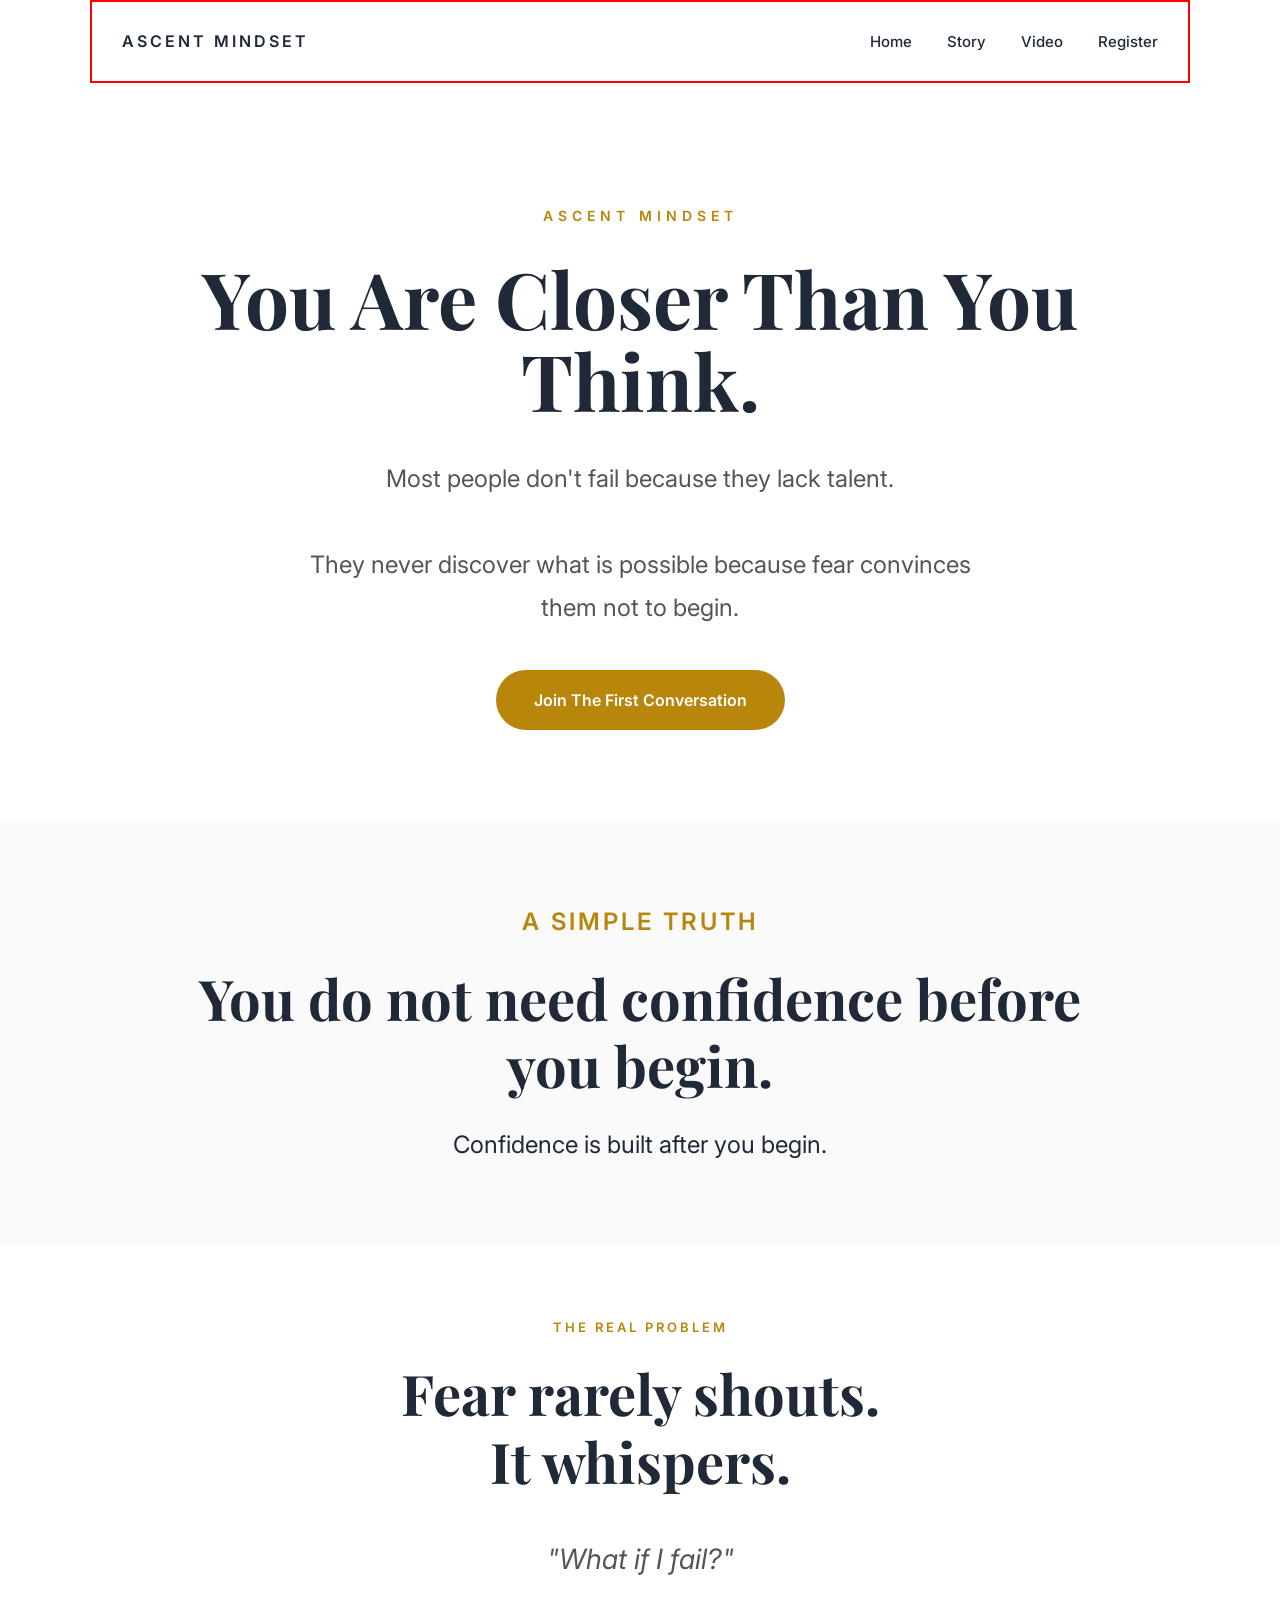
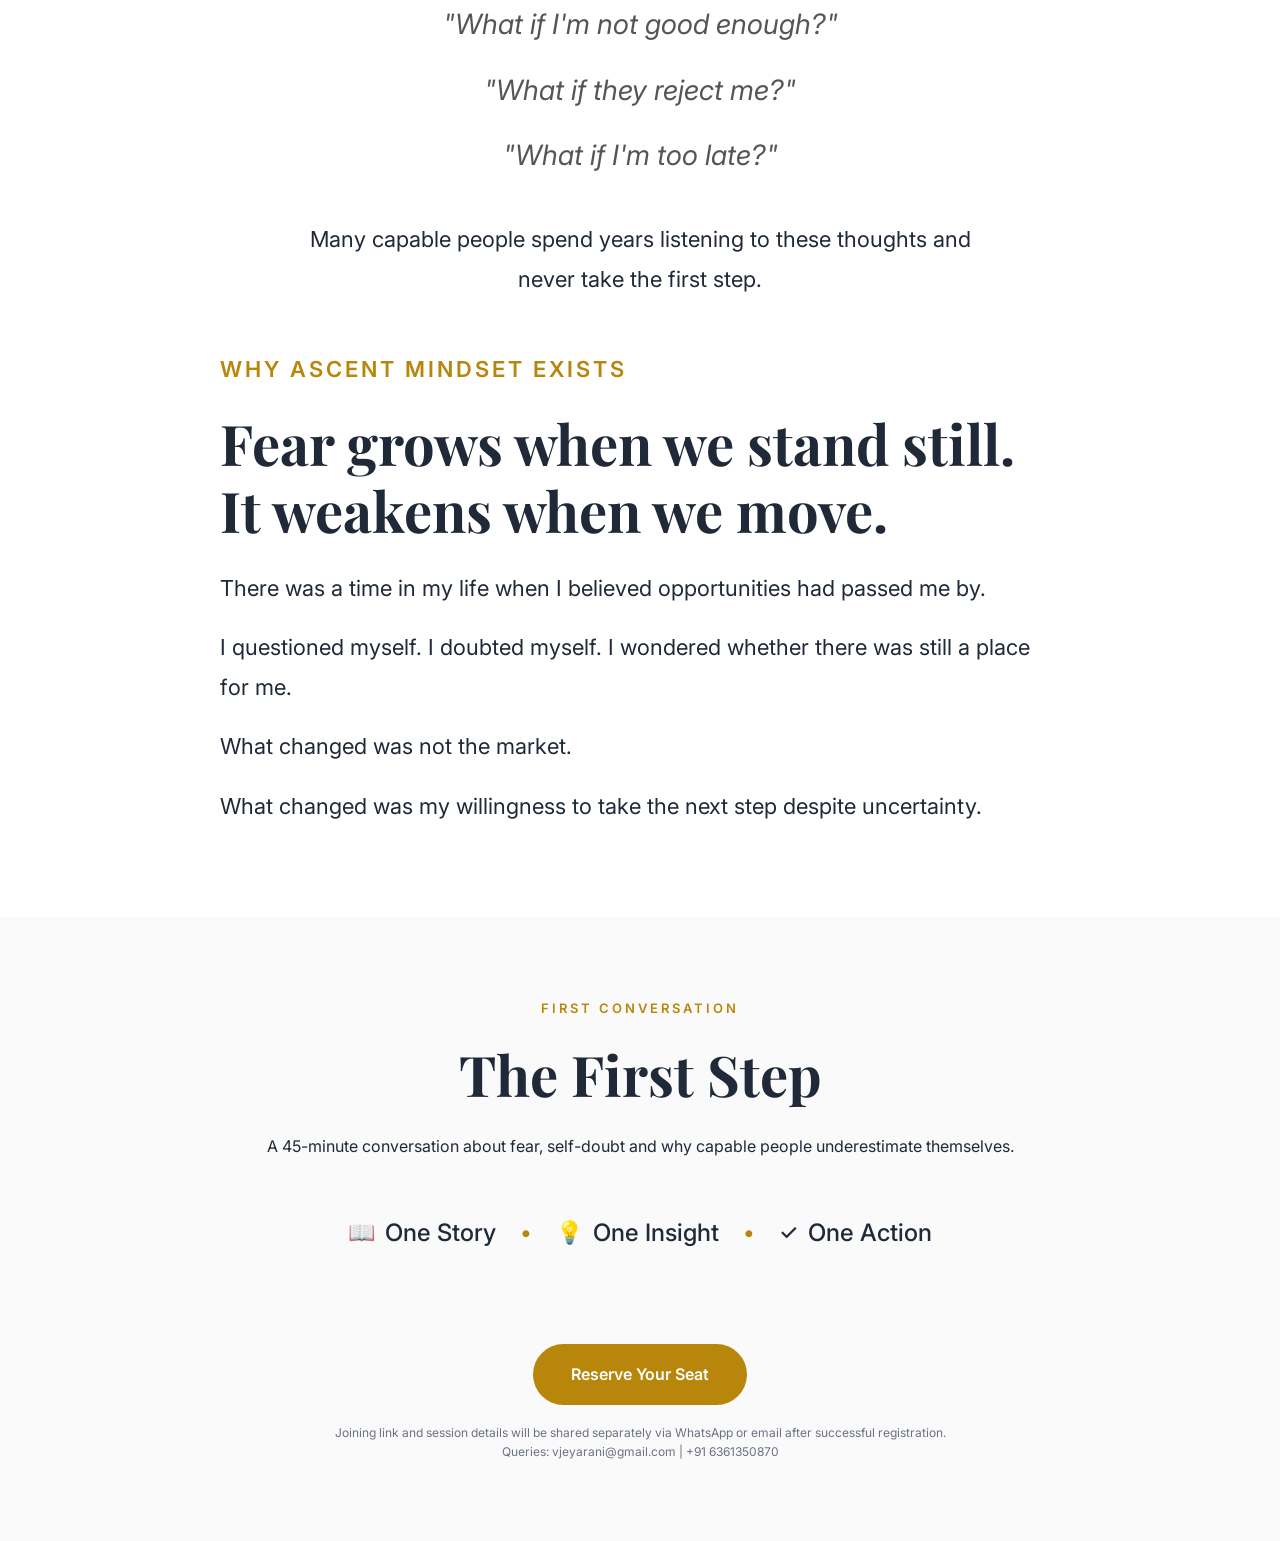
==== index.html @ 1d14ff67 "Added navigation menu" ====
<!DOCTYPE html>
<html lang="en">
<head>
    <meta charset="UTF-8">
    <meta name="viewport" content="width=device-width, initial-scale=1.0">
    <title>Ascent Mindset</title>
    <link rel="stylesheet" href="style.css">
</head>
<body>
<header class="navbar">
    <div class="logo">
        ASCENT MINDSET
    </div>

    <nav>
        <a href="index.html">Home</a>
        <a href="#story">Story</a>
        <a href="#video">Video</a>
        <a href="#register">Register</a>
    </nav>

</header>
    <section id="home" class="hero">

        <div class="container">

            <p class="brand">ASCENT MINDSET</p>

            <h1>
                You Are Closer Than You Think.
            </h1>

            <p class="subheading">
                Most people don't fail because they lack talent.
                <br><br>
                They never discover what is possible because fear
                convinces them not to begin.
            </p>

            <a href="https://rzp.io/rzp/ru9nzup" class="btn">
                Join The First Conversation
            </a>

        </div>

    </section>

    <section class="belief">

        <div class="container">

            <p class="label">A SIMPLE TRUTH</p>

            <h2>
                You do not need confidence
                before you begin.
            </h2>

            <p>
                Confidence is built after you begin.
            </p>

        </div>

    </section>

    <section class="problem">

        <div class="container">

            <p class="label">THE REAL PROBLEM</p>

            <h2>
                Fear rarely shouts.
                <br>
                It whispers.
            </h2>

            <div class="fear-list">

                <p>"What if I fail?"</p>

                <p>"What if I'm not good enough?"</p>

                <p>"What if they reject me?"</p>

                <p>"What if I'm too late?"</p>

            </div>

            <p class="closing">
                Many capable people spend years listening to these
                thoughts and never take the first step.
            </p>

        </div>

    </section>

    <section id="story" class="story">

        <div class="container">

            <p class="label">WHY ASCENT MINDSET EXISTS</p>

            <h2>
                Fear grows when we stand still.
                <br>
                It weakens when we move.
            </h2>

            <p>
                There was a time in my life when I believed opportunities
                had passed me by.
            </p>

            <p>
                I questioned myself.
                I doubted myself.
                I wondered whether there was still a place for me.
            </p>

            <p>
                What changed was not the market.
            </p>

            <p>
                What changed was my willingness to take the next step
                despite uncertainty.
            </p>

        </div>

    </section>

    <section id="register" class="conversation">

        <div class="container">

            <p class="label">FIRST CONVERSATION</p>

            <h2>The First Step</h2>

            <p>
                A 45-minute conversation about fear,
                self-doubt and why capable people
                underestimate themselves.
            </p>

    <div class="conversation-pillars">

    <div class="pillar">
        <span class="icon">📖</span>
        <span>One Story</span>
    </div>

    <div class="separator">•</div>

    <div class="pillar">
        <span class="icon">💡</span>
        <span>One Insight</span>
    </div>

    <div class="separator">•</div>

    <div class="pillar">
        <span class="icon">✓</span>
        <span>One Action</span>
    </div>

</div>
            <a href="https://rzp.io/rzp/ru9nzup" class="btn">
                Reserve Your Seat
            </a>
<p class="registration-note">
    Joining link and session details will be shared separately via WhatsApp or email after successful registration.
    <br>
    Queries: vjeyarani@gmail.com | +91 6361350870
</p>
        </div>

    </section>

</body>
</html>
---- style.css ----
@import url('https://fonts.googleapis.com/css2?family=Inter:wght@300;400;500;600&family=Playfair+Display:wght@600;700&display=swap');

/* RESET */

*{
    margin:0;
    padding:0;
    box-sizing:border-box;
}

body{
    font-family:'Inter',sans-serif;
    background:#ffffff;
    color:#1f2937;
    line-height:1.8;
}

.container{
    max-width:1000px;
    margin:auto;
    padding:0 30px;
}

/* HERO */

.hero{
    text-align:center;
    padding:120px 20px 90px;
}

.brand{
    font-size:14px;
    letter-spacing:5px;
    color:#b8860b;
    font-weight:600;
    margin-bottom:30px;
}

.hero h1{
    font-size:78px;
    line-height:1.05;
    font-family:'Playfair Display',serif;
    margin-bottom:35px;
}

.subheading{
    max-width:700px;
    margin:auto;
    font-size:24px;
    color:#555;
}

.btn{
    display:inline-block;
    margin-top:40px;
    padding:16px 38px;
    background:#b8860b;
    color:white;
    text-decoration:none;
    border-radius:50px;
    font-weight:600;
    transition:0.3s;
}

.btn:hover{
    transform:translateY(-2px);
}

/* COMMON */

.label{
    color:#b8860b;
    letter-spacing:3px;
    font-size:13px;
    font-weight:600;
    margin-bottom:20px;
}

h2{
    font-family:'Playfair Display',serif;
    font-size:56px;
    line-height:1.2;
    margin-bottom:25px;
}

/* SIMPLE TRUTH */

.belief{
    background:#fafafa;
    text-align:center;
    padding:80px 0;
}

.belief p{
    font-size:24px;
}

/* PROBLEM */

.problem{
    text-align:center;
    padding:70px 0 20px;
}

.fear-list{
    margin:40px 0;
}

.fear-list p{
    font-size:28px;
    color:#555;
    font-style:italic;
    margin-bottom:15px;
}

.closing{
    max-width:700px;
    margin:auto;
    font-size:22px;
}

/* STORY */

.story{
    max-width:900px;
    margin:auto;
    padding:30px 0 70px;
}

.story p{
    font-size:22px;
    margin-bottom:20px;
}

/* CONVERSATION */

.conversation{
    background:#fafafa;
    text-align:center;
    padding:80px 0;
}

.format{
    margin:35px 0;
    font-size:22px;
}

/* MOBILE */

@media(max-width:768px){

    .hero{
        padding:90px 20px 70px;
    }

    .hero h1{
        font-size:48px;
    }

    h2{
        font-size:38px;
    }

    .subheading{
        font-size:20px;
    }

    .belief p,
    .story p,
    .closing{
        font-size:20px;
    }

    .fear-list p{
        font-size:22px;
    }

    .format{
        font-size:18px;
    }
}
.conversation-pillars{
    display:flex;
    justify-content:center;
    align-items:center;
    gap:24px;
    margin:50px 0;
    flex-wrap:wrap;
}

.pillar{
    display:flex;
    align-items:center;
    gap:10px;
    font-size:24px;
    font-weight:500;
    color:#1f2937;
}

.icon{
    font-size:22px;
}

.separator{
    color:#b8860b;
    font-size:22px;
}

.registration-note{
    margin-top:18px;
    font-size:12px;
    color:#6b7280;
    text-align:center;
    line-height:1.6;
}

.navbar{
      border:2px solid red;
    display:flex;
    justify-content:space-between;
    align-items:center;
    max-width:1100px;
    margin:auto;
    padding:25px 30px;
}

.logo{
    font-size:16px;
    letter-spacing:3px;
    font-weight:600;
    color:#1f2937;
}

.navbar nav{
    display:flex;
    gap:35px;
}

.navbar a{
    text-decoration:none;
    color:#1f2937;
    font-size:15px;
    font-weight:500;
}

.navbar a:hover{
    color:#b8860b;
}
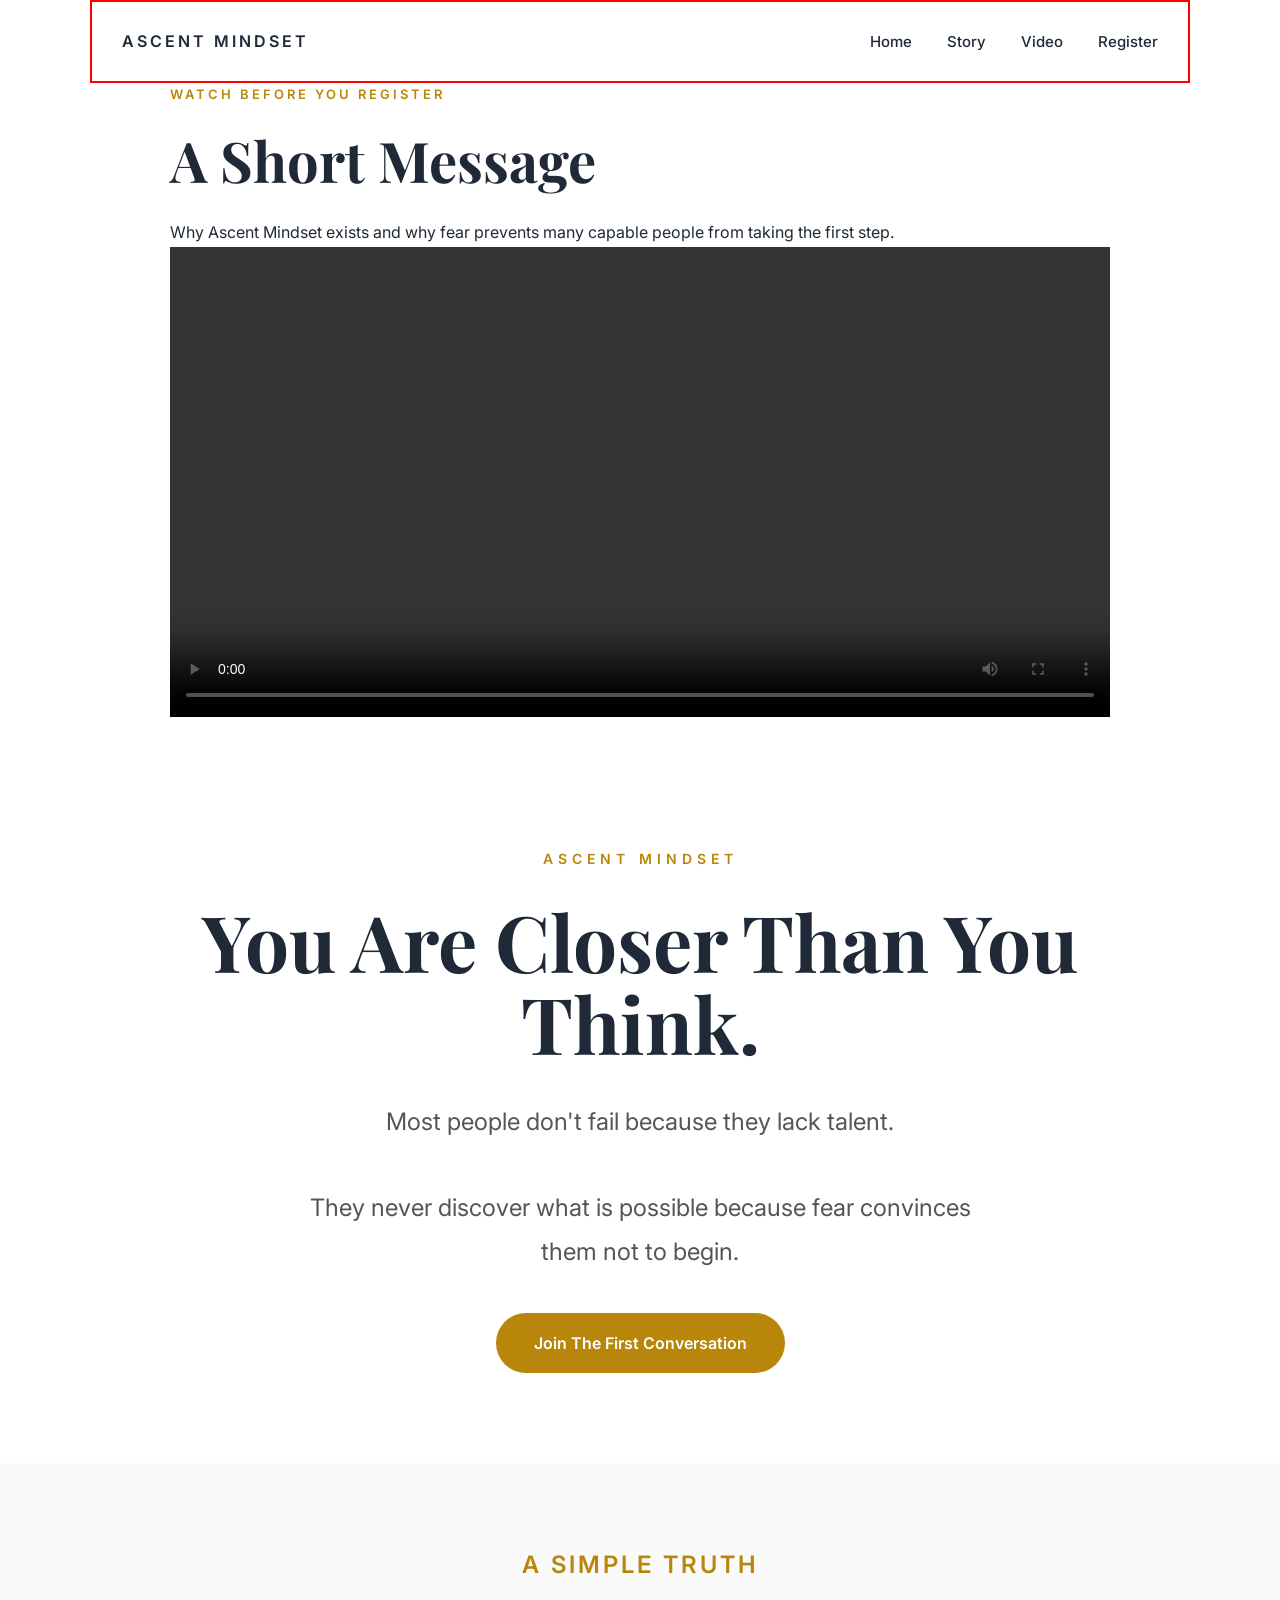
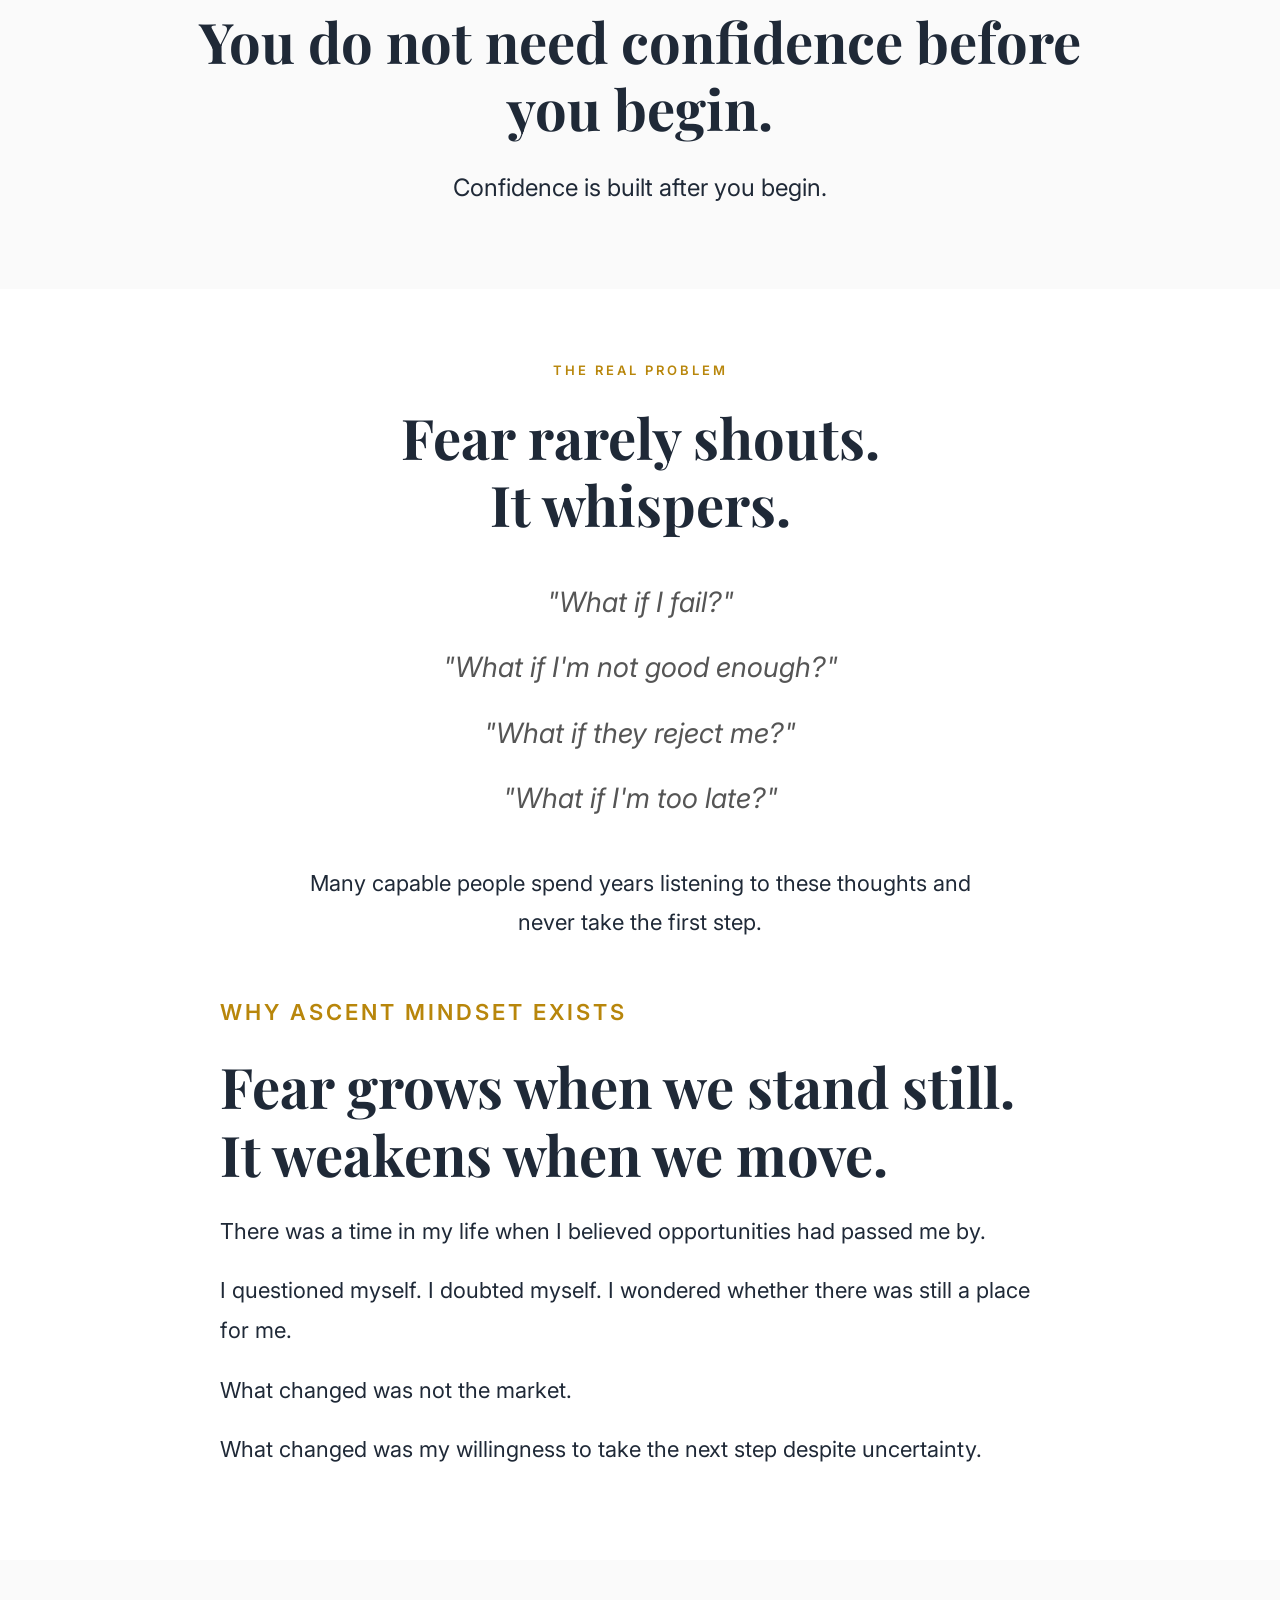
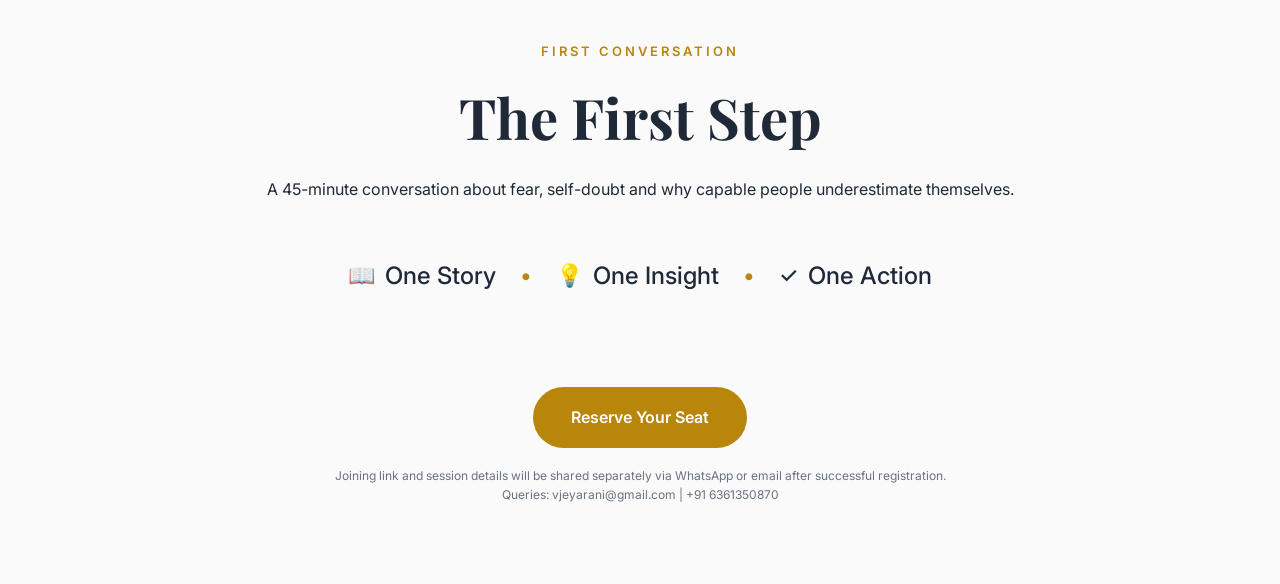
==== commit b021dba5: "Added navigation menu" ====
--- a/index.html
+++ b/index.html
@@ -21,6 +21,27 @@
     </nav>
 
 </header>
+
+<section id="video">
+
+    <div class="container">
+
+        <p class="label">WATCH BEFORE YOU REGISTER</p>
+
+        <h2>A Short Message</h2>
+
+        <p>
+            Why Ascent Mindset exists and why fear prevents many capable people from taking the first step.
+        </p>
+
+        <video controls width="100%">
+            <source src="assets/video/Ascent_Mindset_Step1.mp4" type="video/mp4">
+            Your browser does not support the video tag.
+        </video>
+
+    </div>
+
+</section>
     <section id="home" class="hero">
 
         <div class="container">
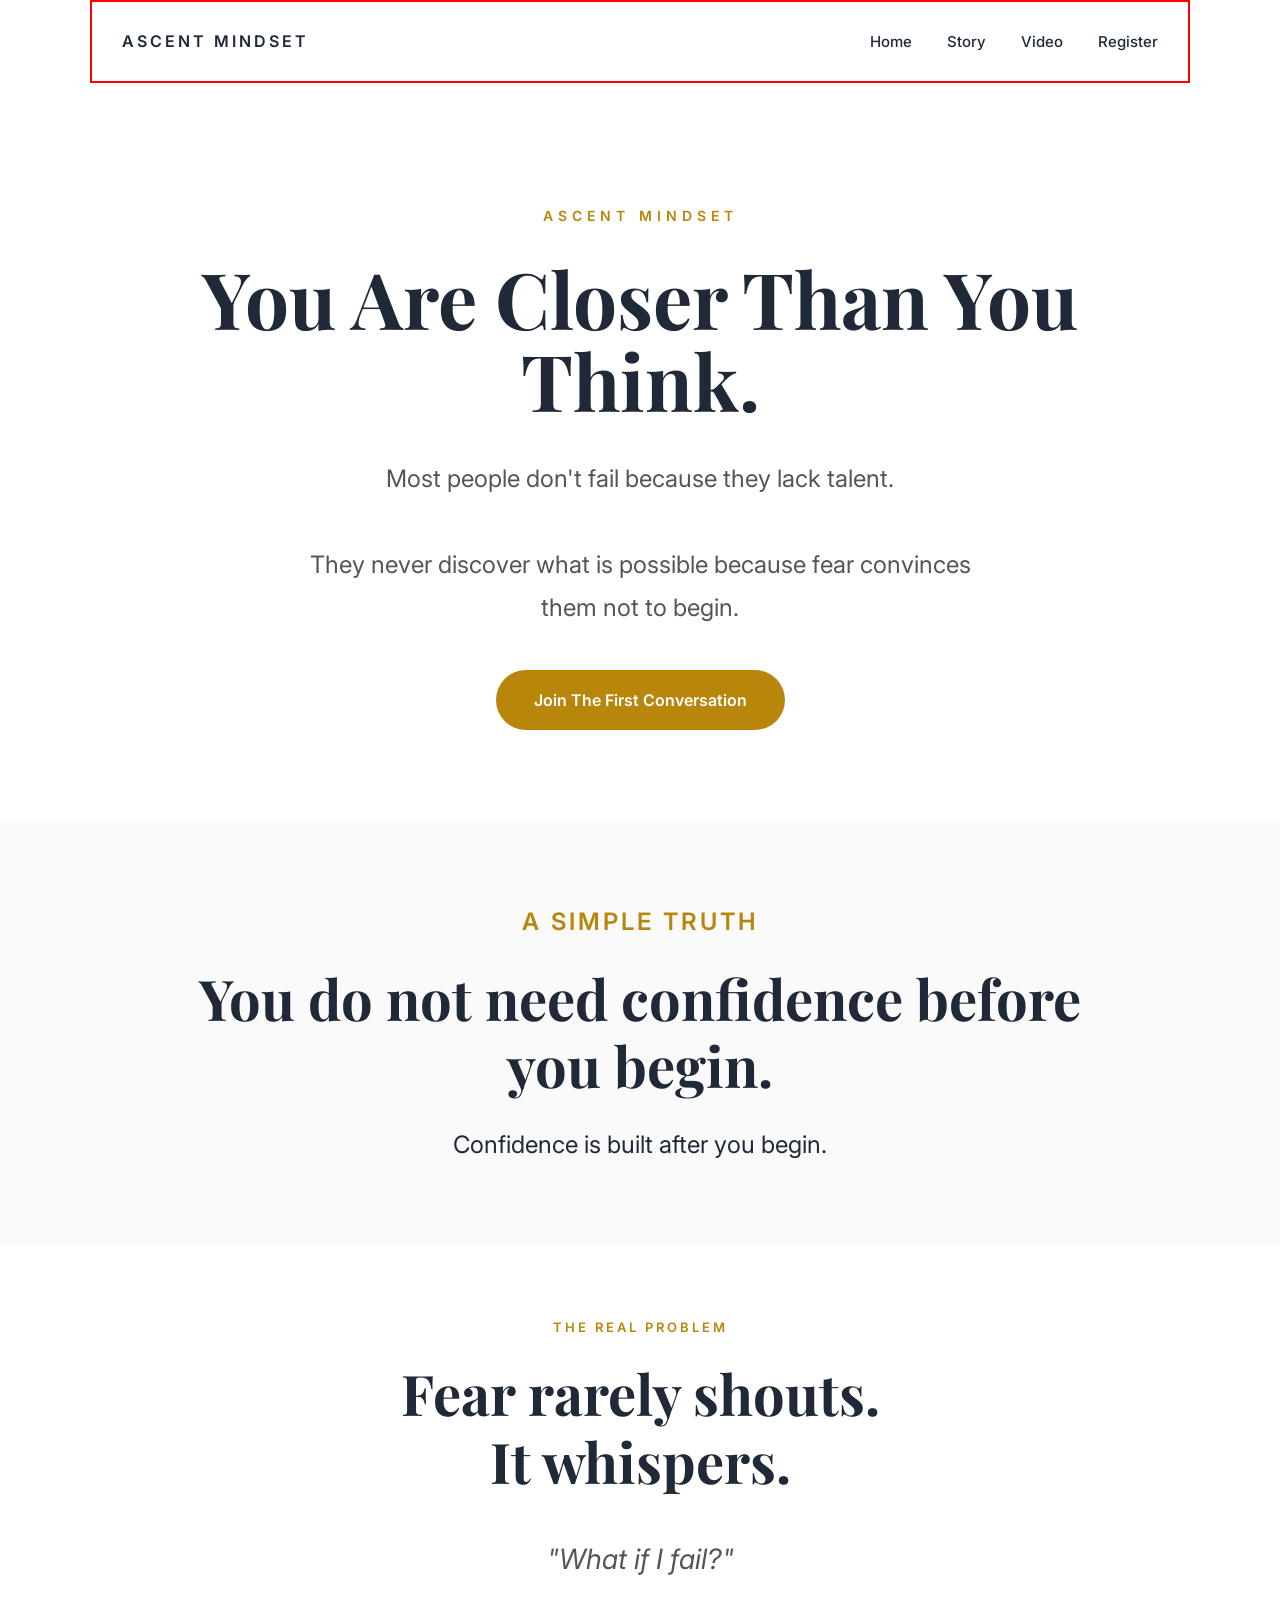
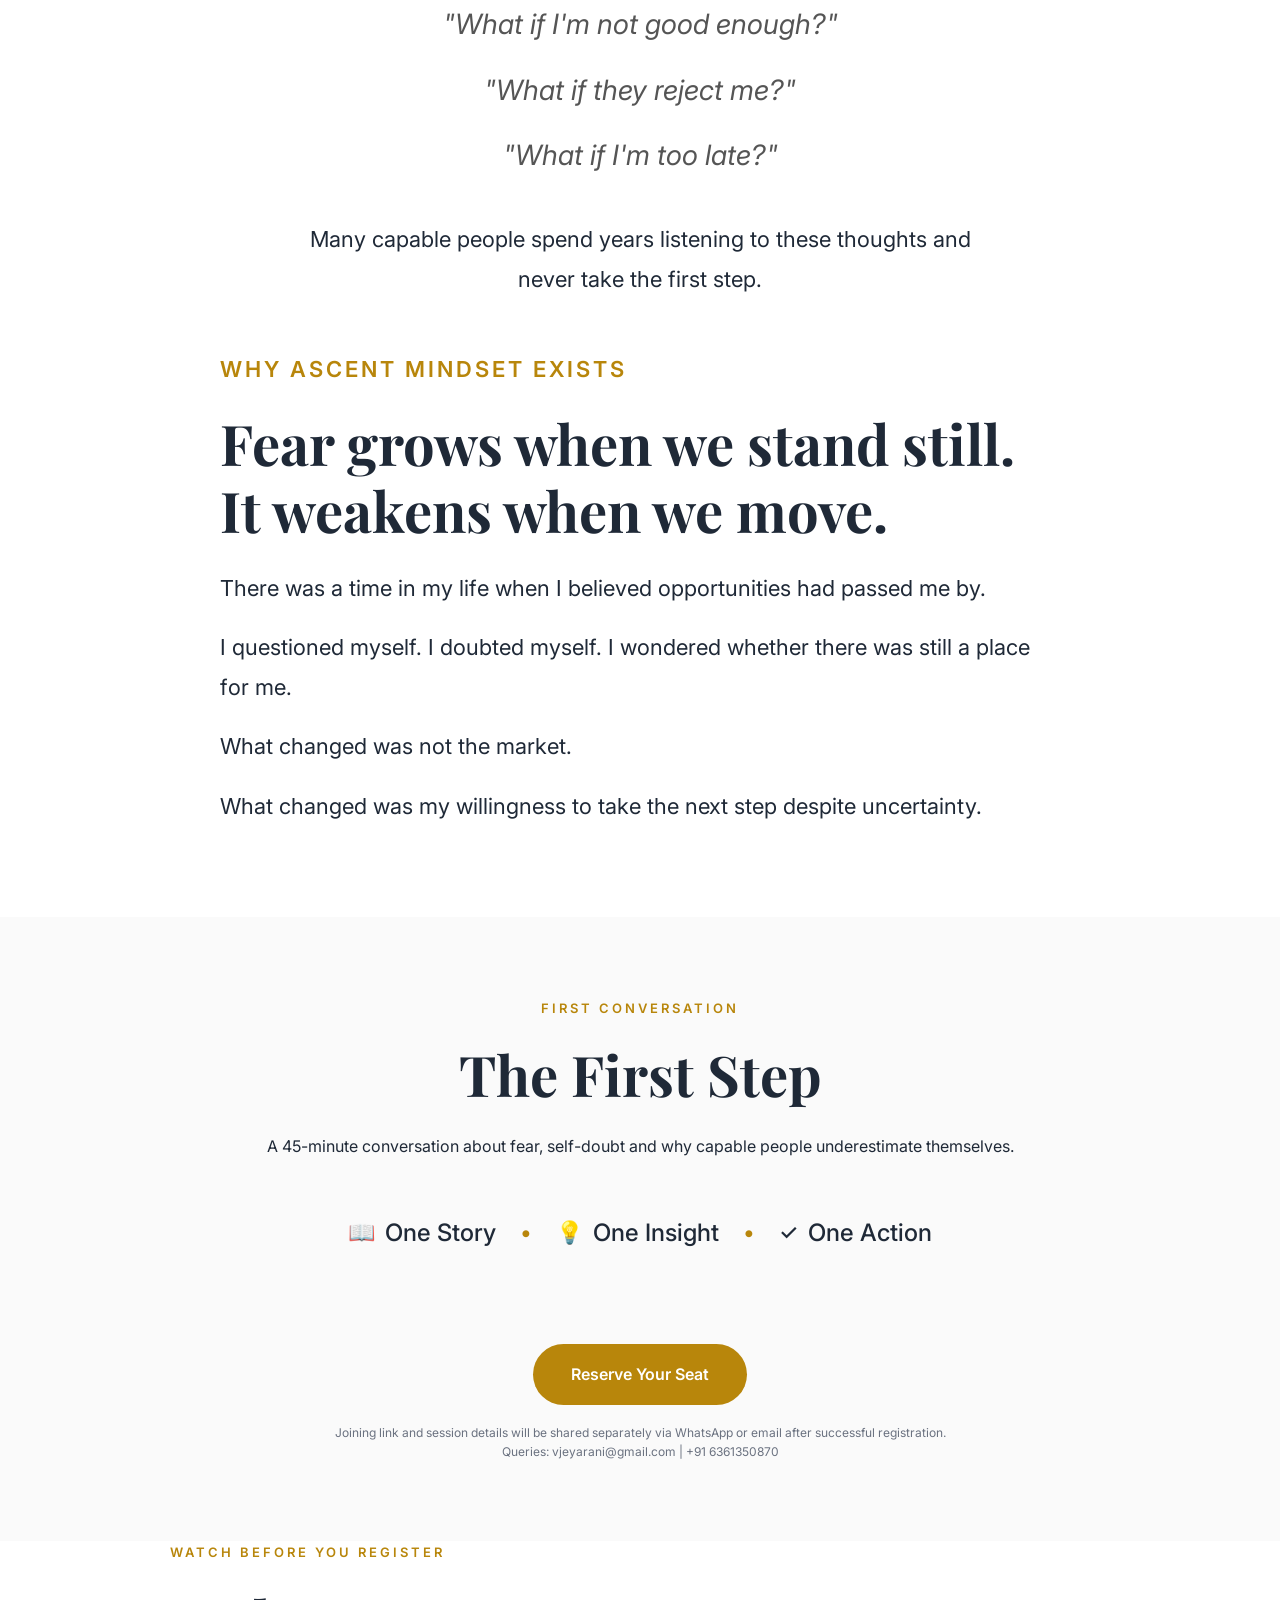
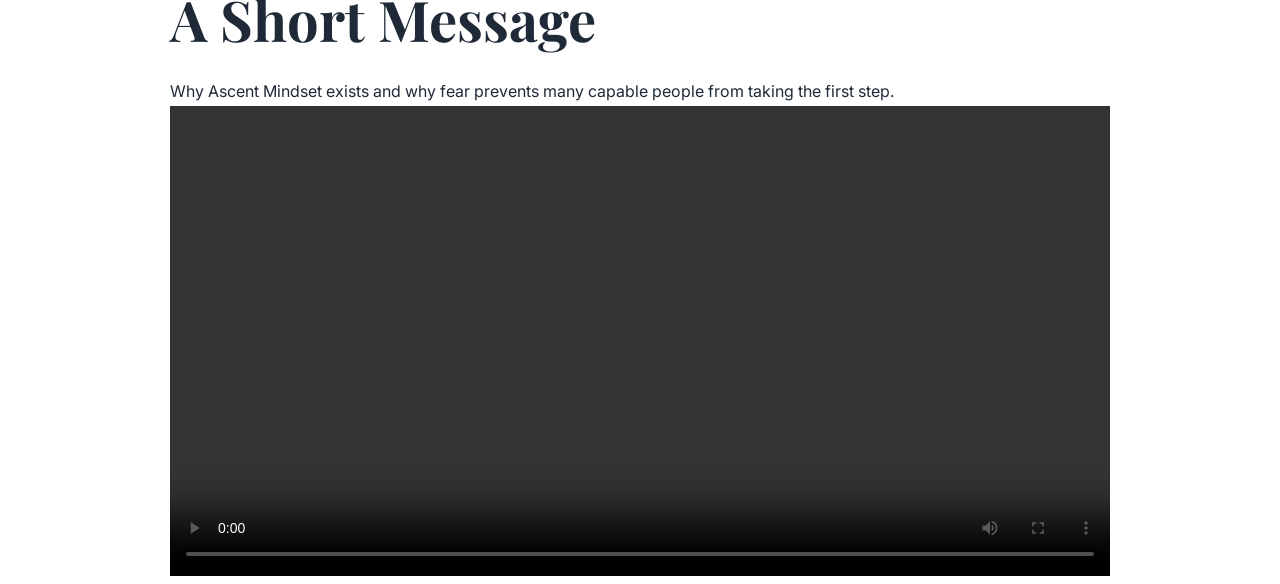
==== commit 635e9d03: "Added navigation menu" ====
--- a/index.html
+++ b/index.html
@@ -22,26 +22,6 @@
 
 </header>
 
-<section id="video">
-
-    <div class="container">
-
-        <p class="label">WATCH BEFORE YOU REGISTER</p>
-
-        <h2>A Short Message</h2>
-
-        <p>
-            Why Ascent Mindset exists and why fear prevents many capable people from taking the first step.
-        </p>
-
-        <video controls width="100%">
-            <source src="assets/video/Ascent_Mindset_Step1.mp4" type="video/mp4">
-            Your browser does not support the video tag.
-        </video>
-
-    </div>
-
-</section>
     <section id="home" class="hero">
 
         <div class="container">
@@ -203,5 +183,25 @@
 
     </section>
 
+<section id="video">
+    <div class="container">
+
+        <p class="label">WATCH BEFORE YOU REGISTER</p>
+
+        <h2>A Short Message</h2>
+
+        <p>
+            Why Ascent Mindset exists and why fear prevents many capable people from taking the first step.
+        </p>
+
+        <video controls width="100%">
+            <source src="assets/video/Ascent_Mindset_Step1.mp4" type="video/mp4">
+            Your browser does not support the video tag.
+        </video>
+
+    </div>
+
+</section>
+
 </body>
 </html>
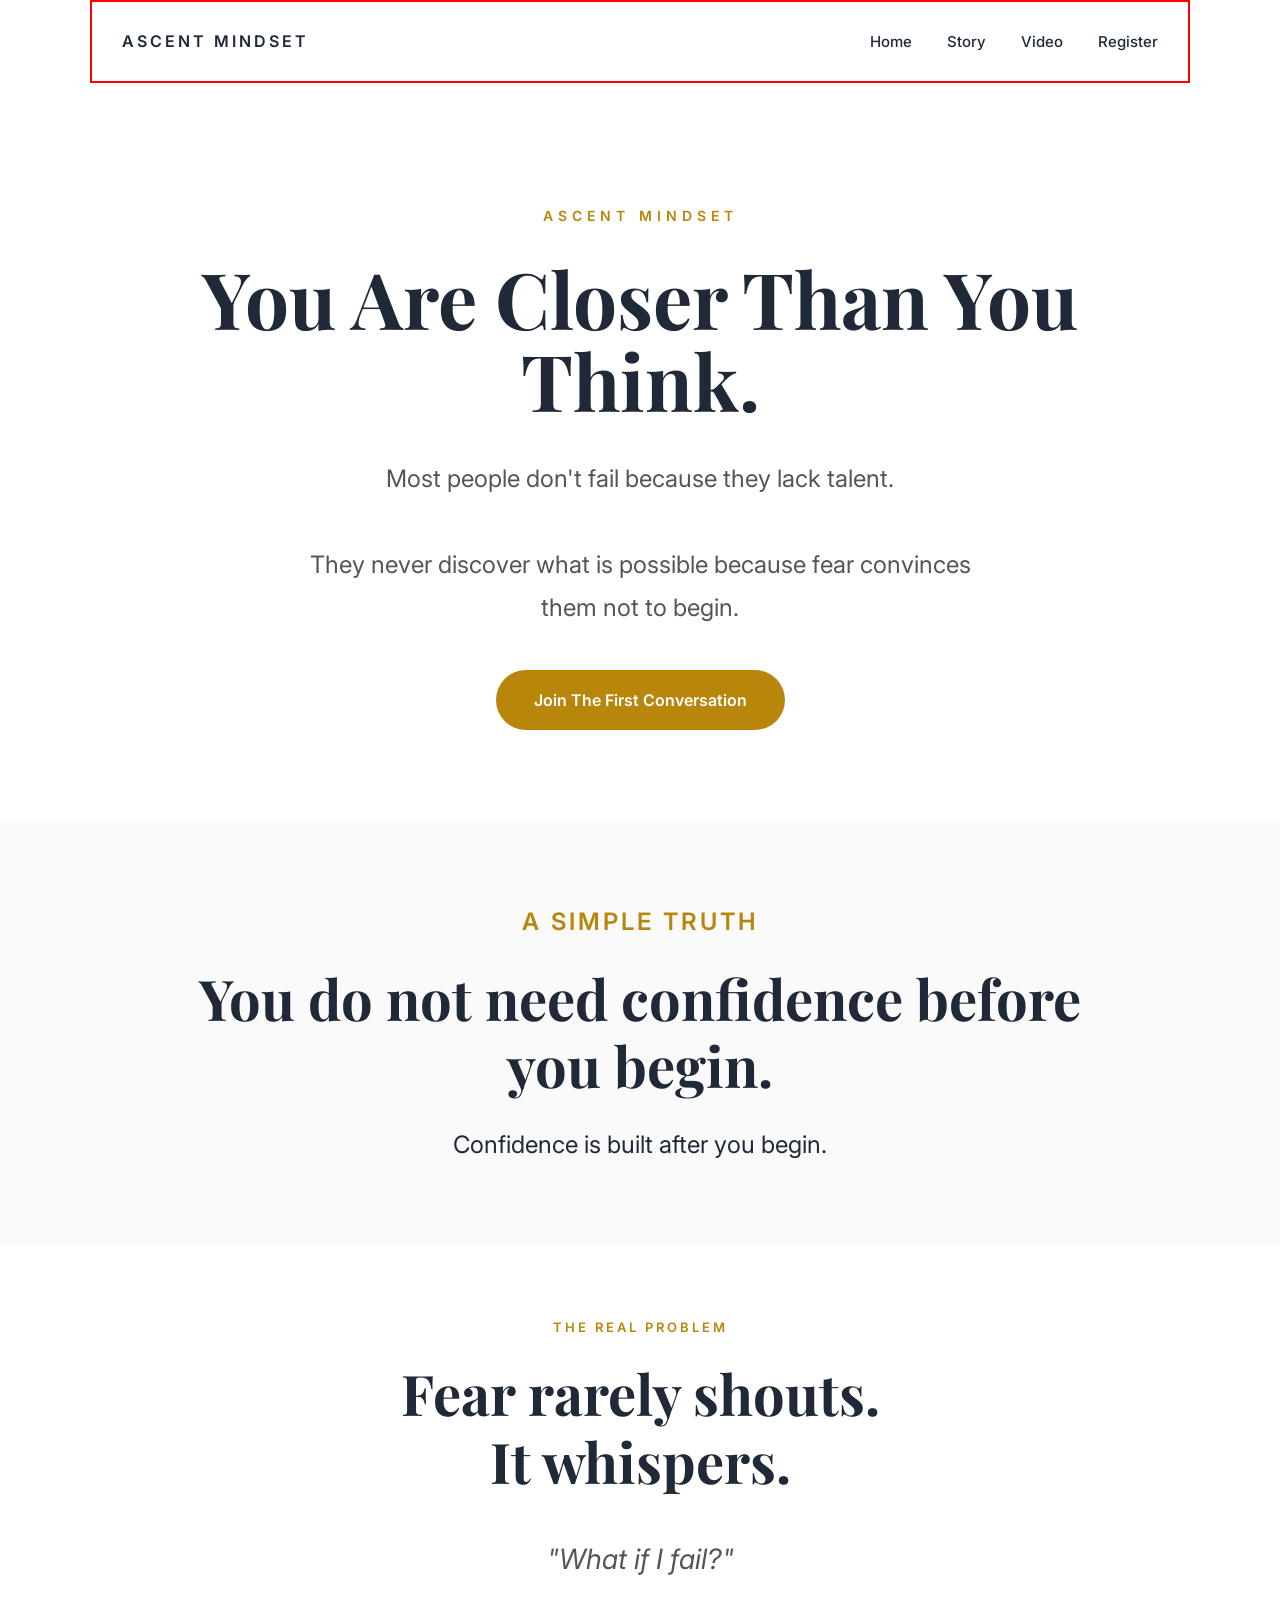
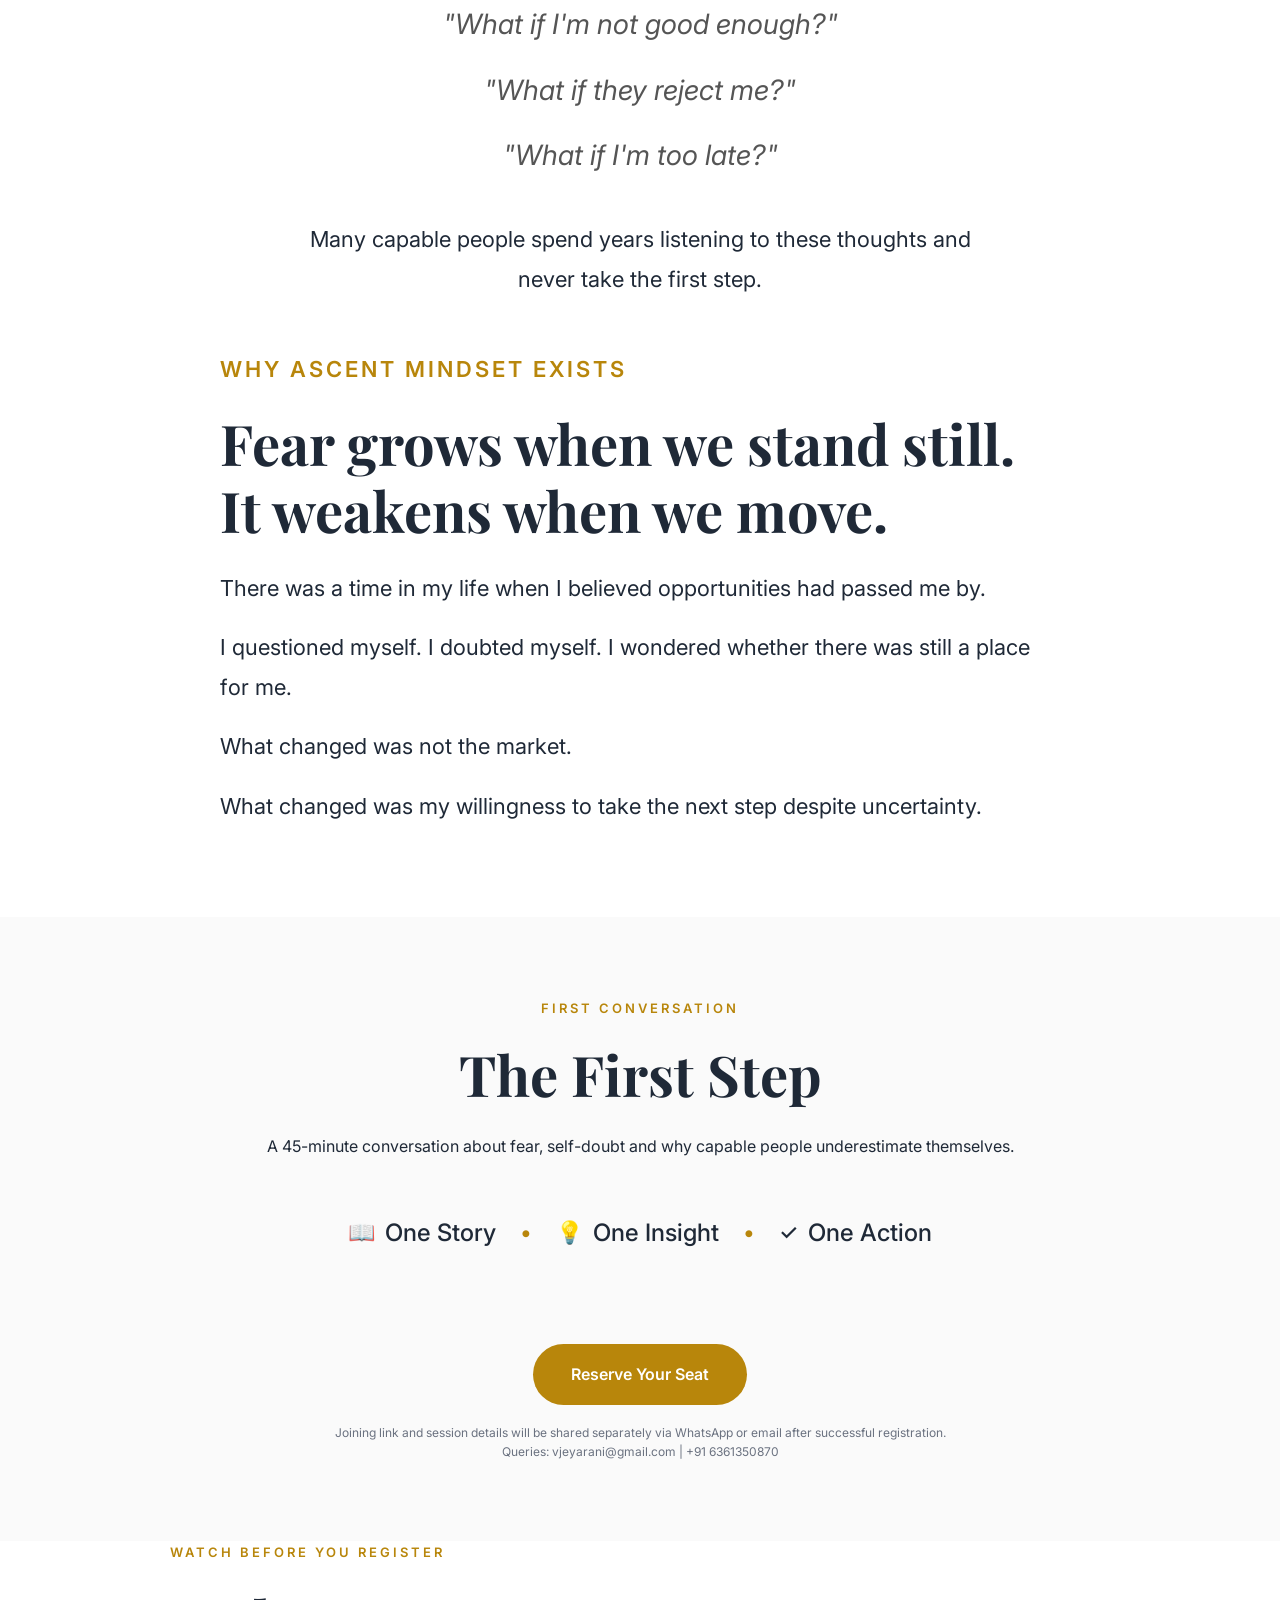
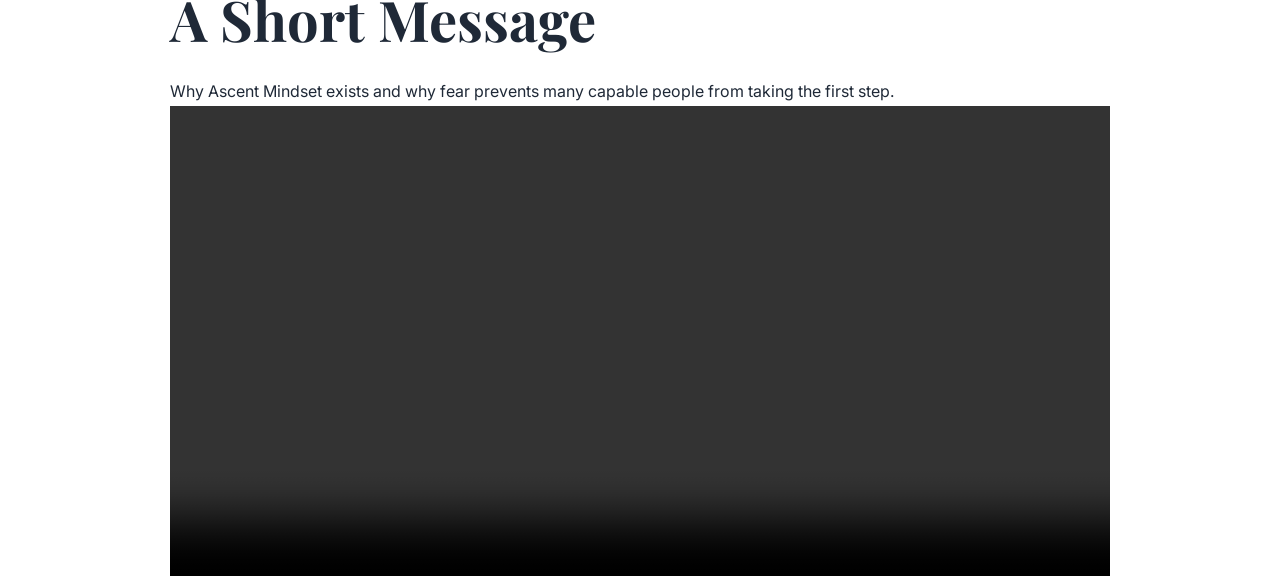
==== commit 0aee2fd7: "Added navigation menu" ====
--- a/index.html
+++ b/index.html
@@ -16,7 +16,9 @@
     <nav>
         <a href="index.html">Home</a>
         <a href="#story">Story</a>
-        <a href="#video">Video</a>
+        <a href="assets/video/Ascent_Mindset_Step1.mp4" target="_blank">
+    Video
+</a>
         <a href="#register">Register</a>
     </nav>
 
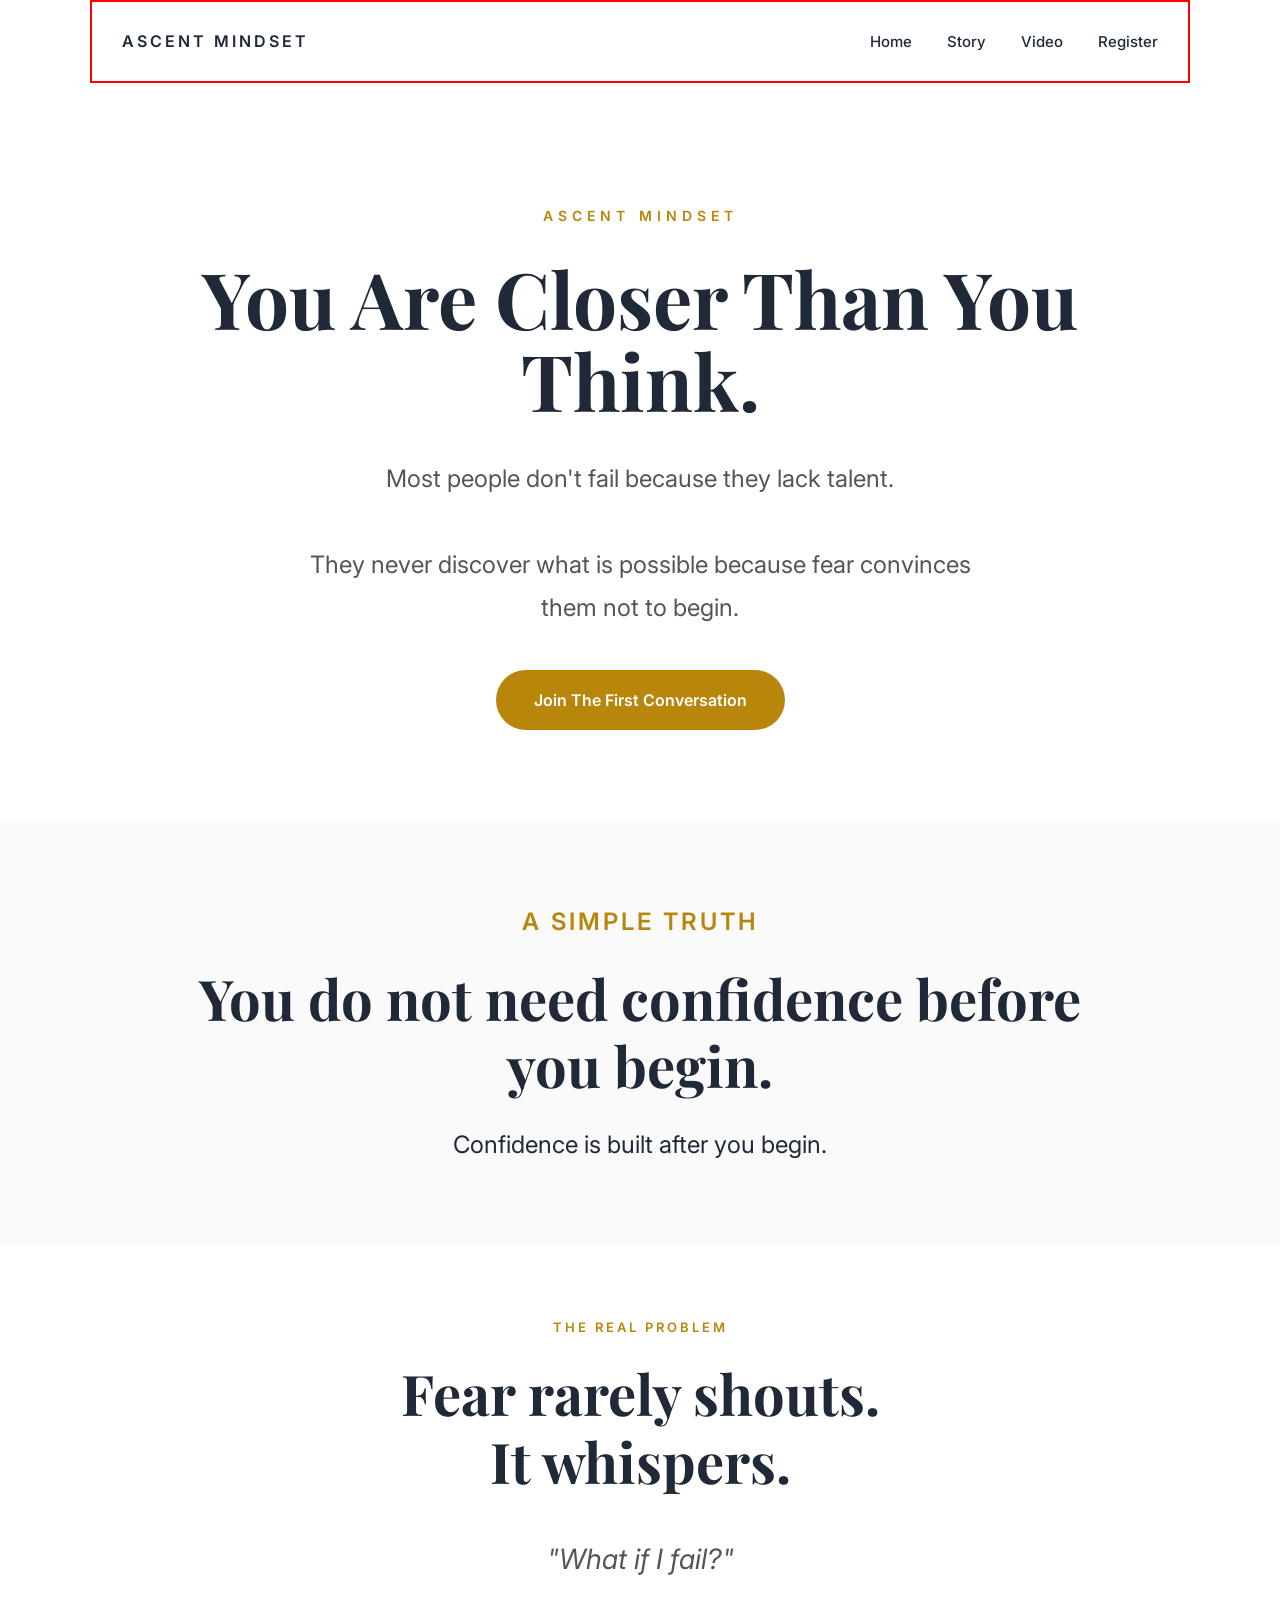
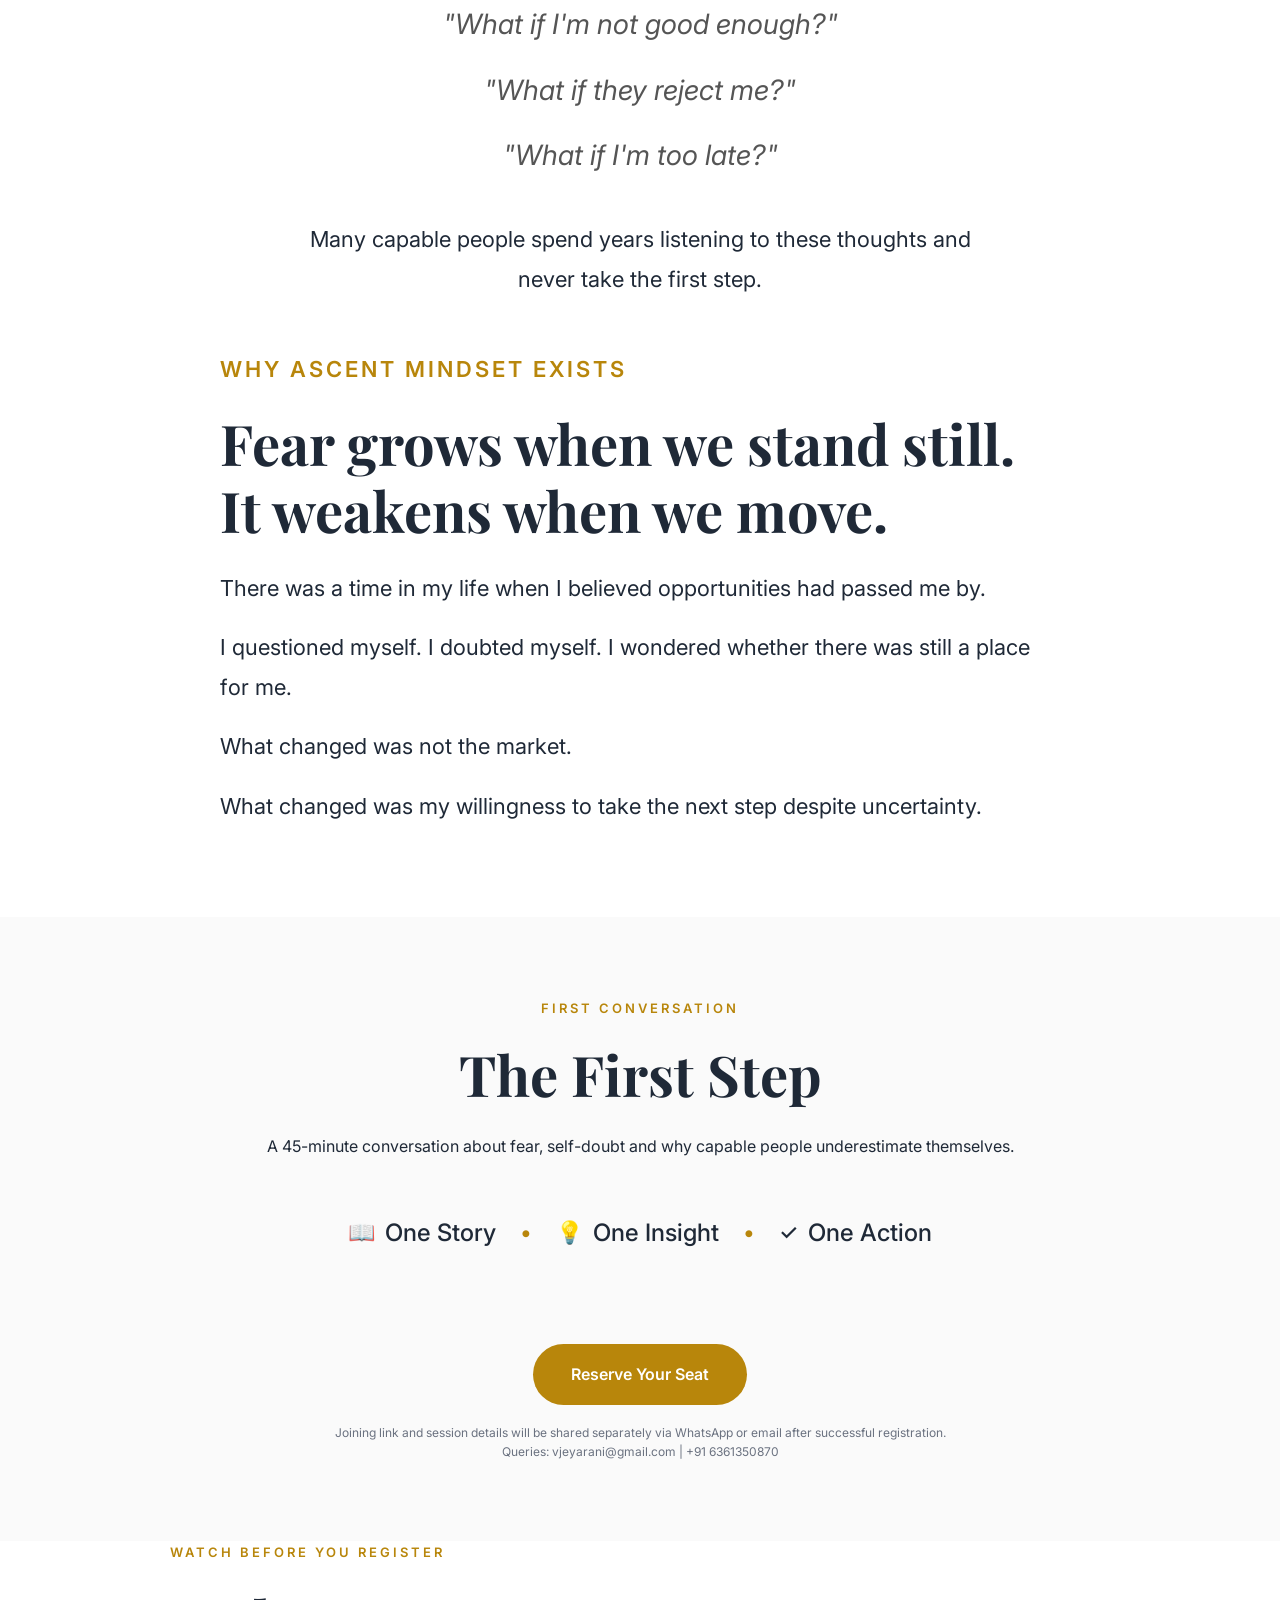
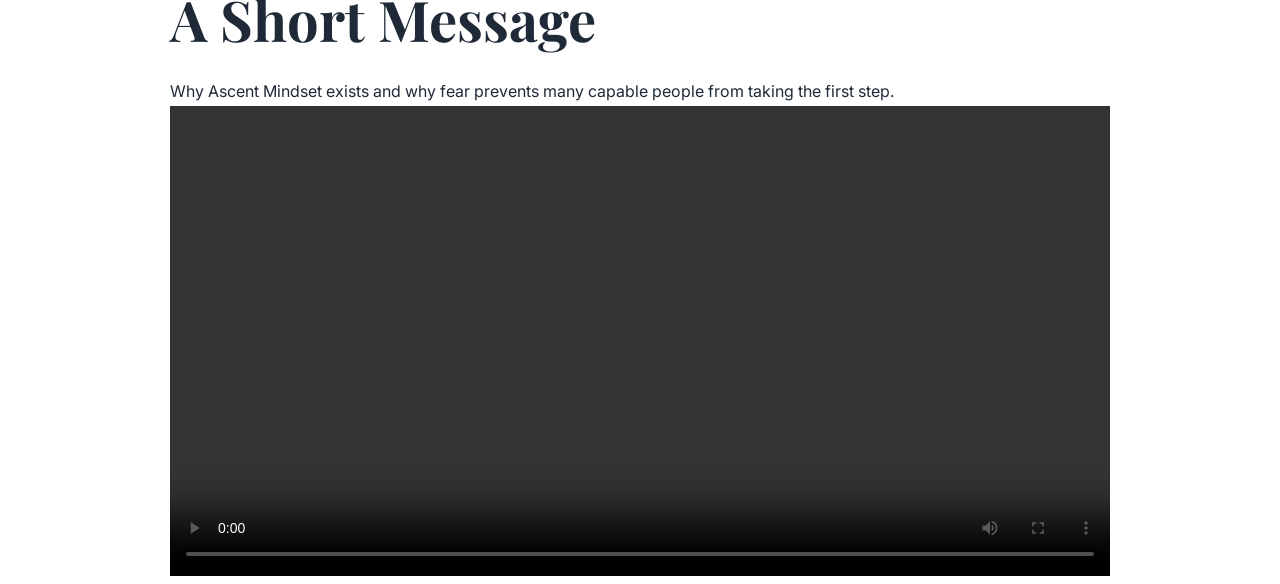
==== commit 8d3ff7b5: "Added navigation menu" ====
--- a/index.html
+++ b/index.html
@@ -16,9 +16,7 @@
     <nav>
         <a href="index.html">Home</a>
         <a href="#story">Story</a>
-        <a href="assets/video/Ascent_Mindset_Step1.mp4" target="_blank">
-    Video
-</a>
+        <a href="assets/video/Ascent_Mindset_Step1.mp4" target="_blank">Video</a>
         <a href="#register">Register</a>
     </nav>
 
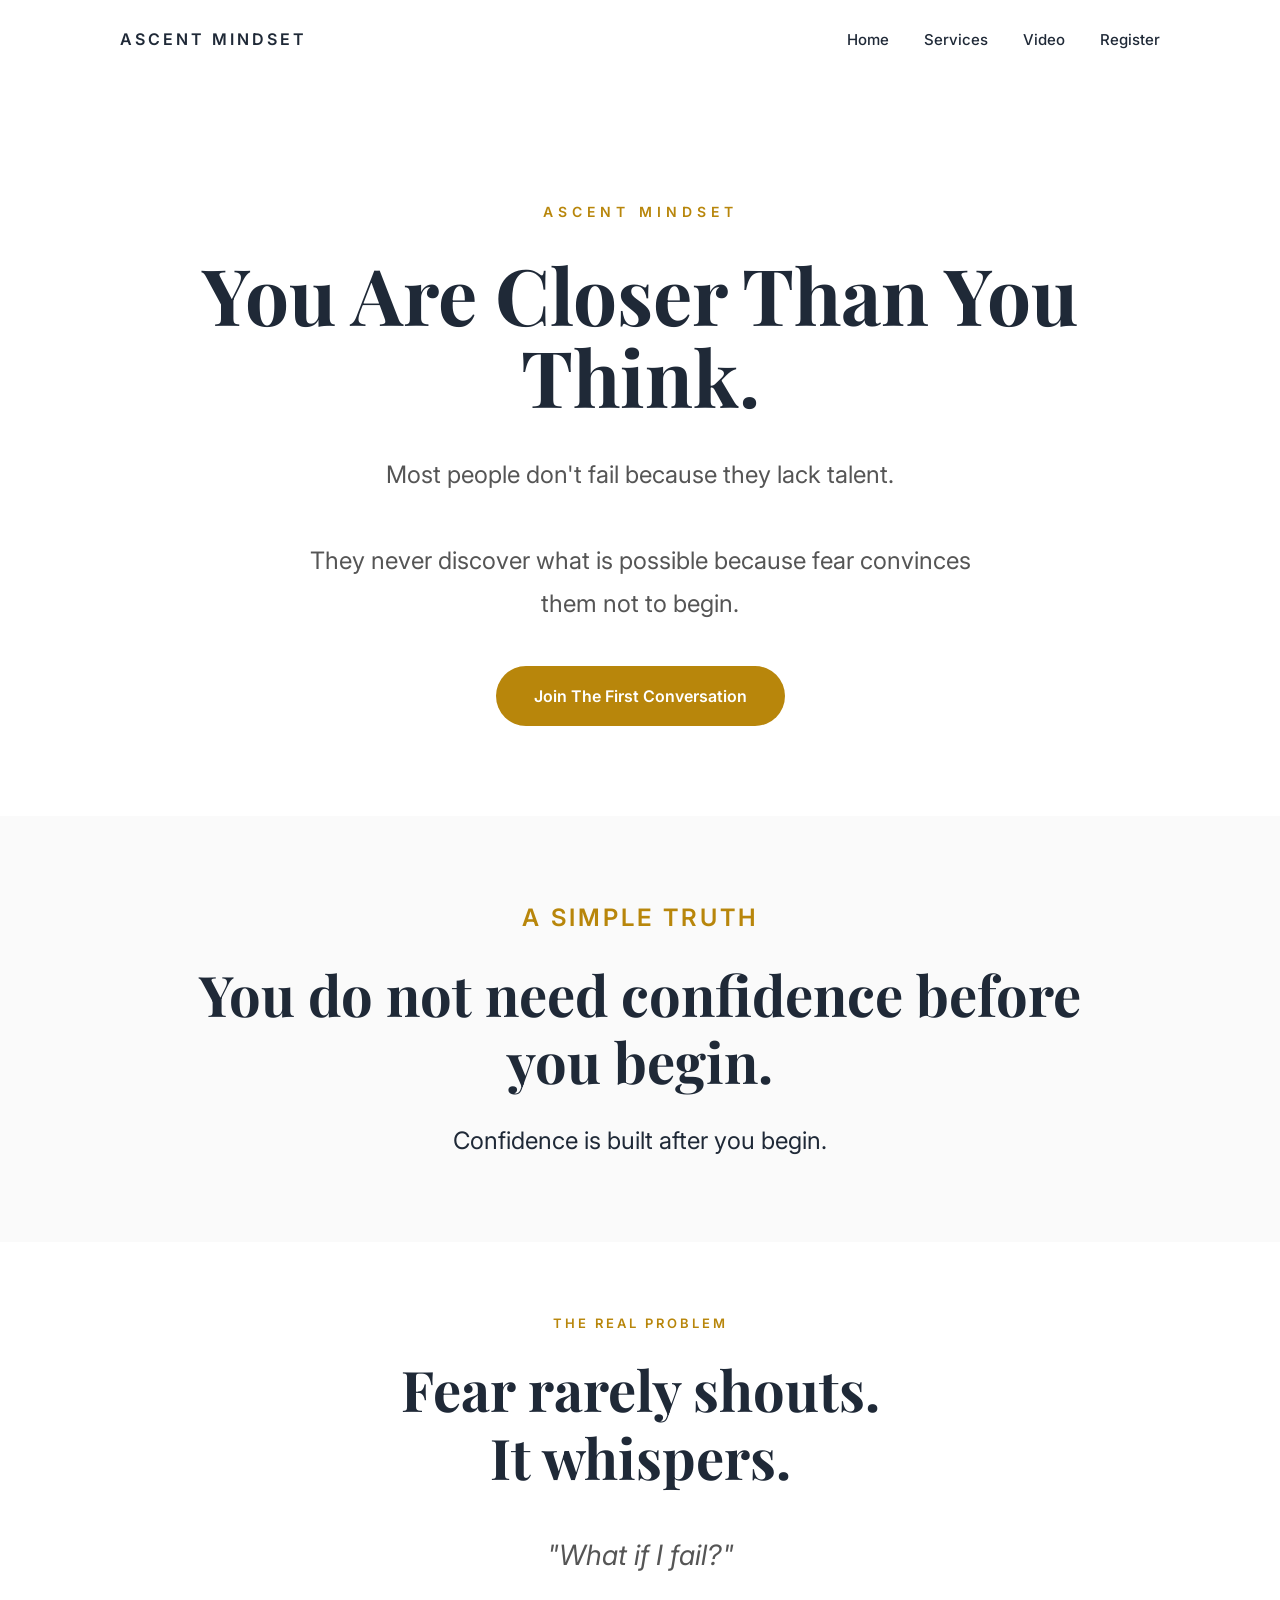
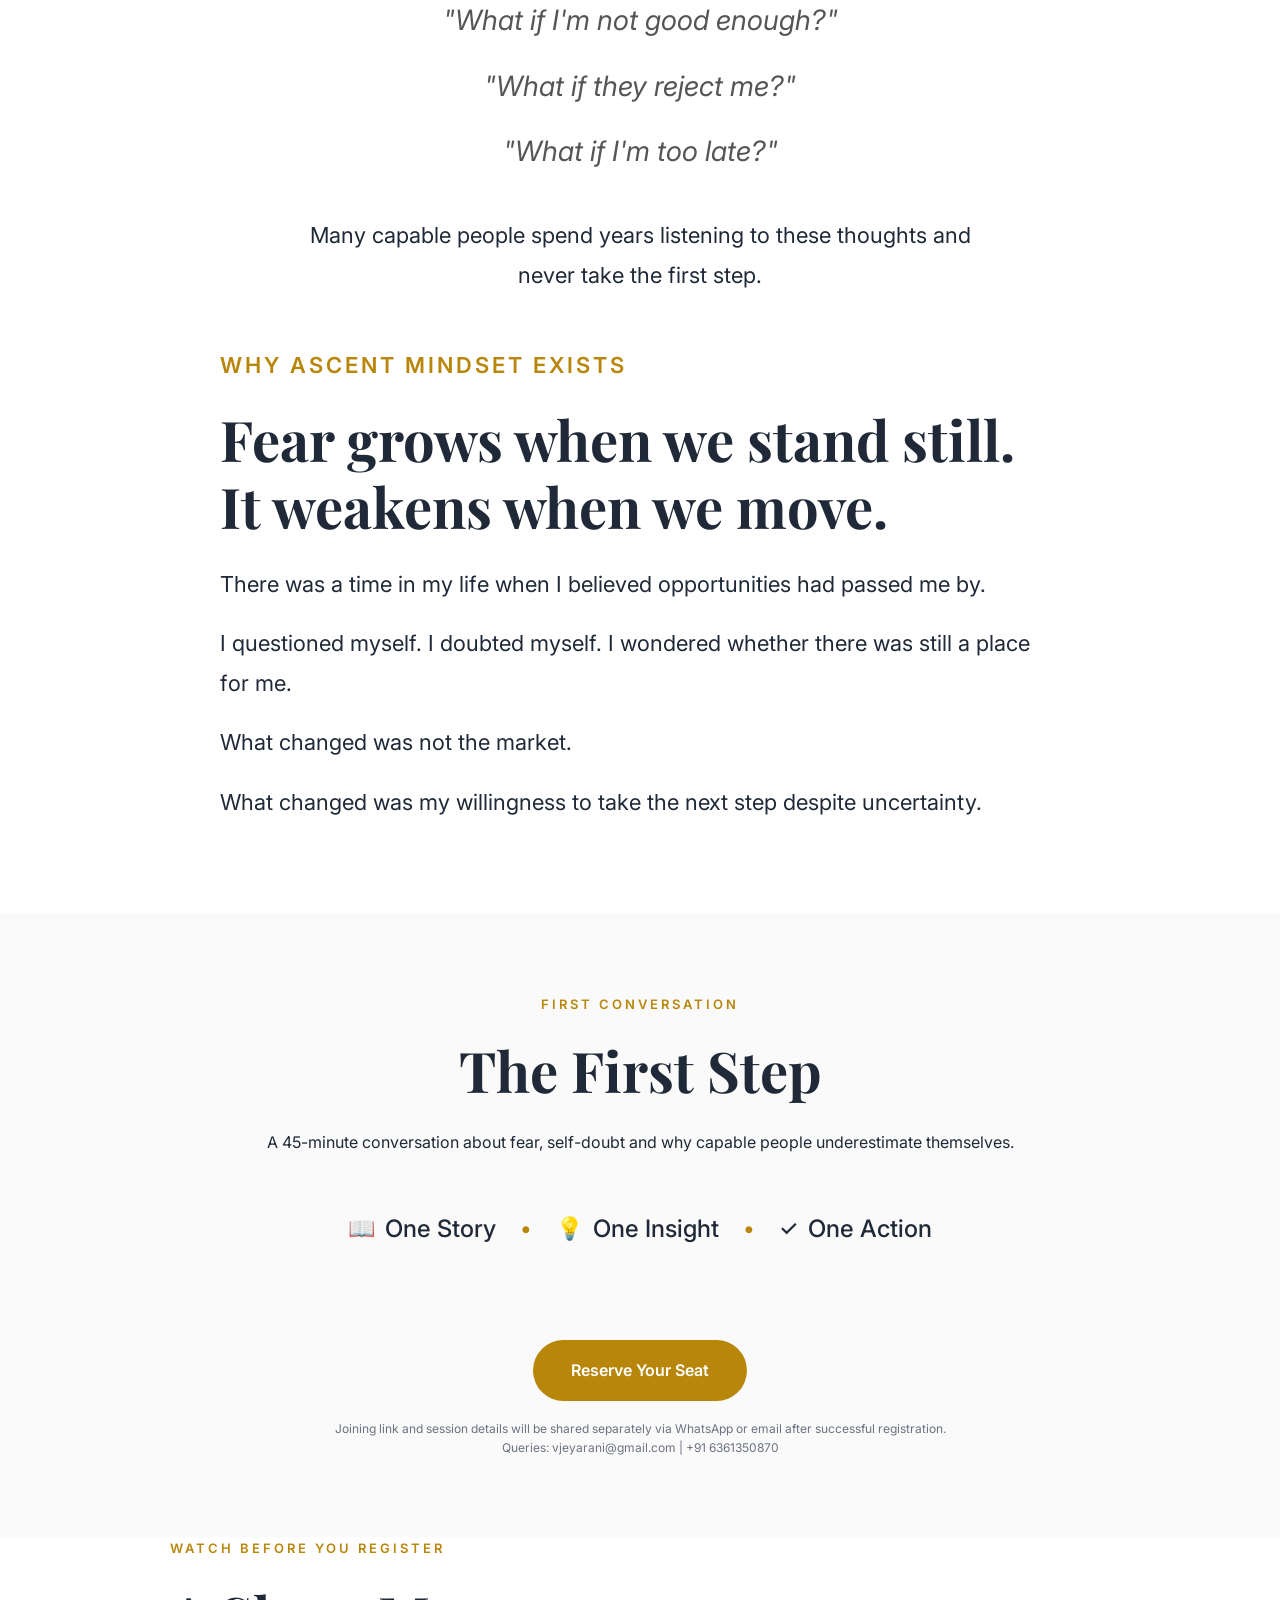
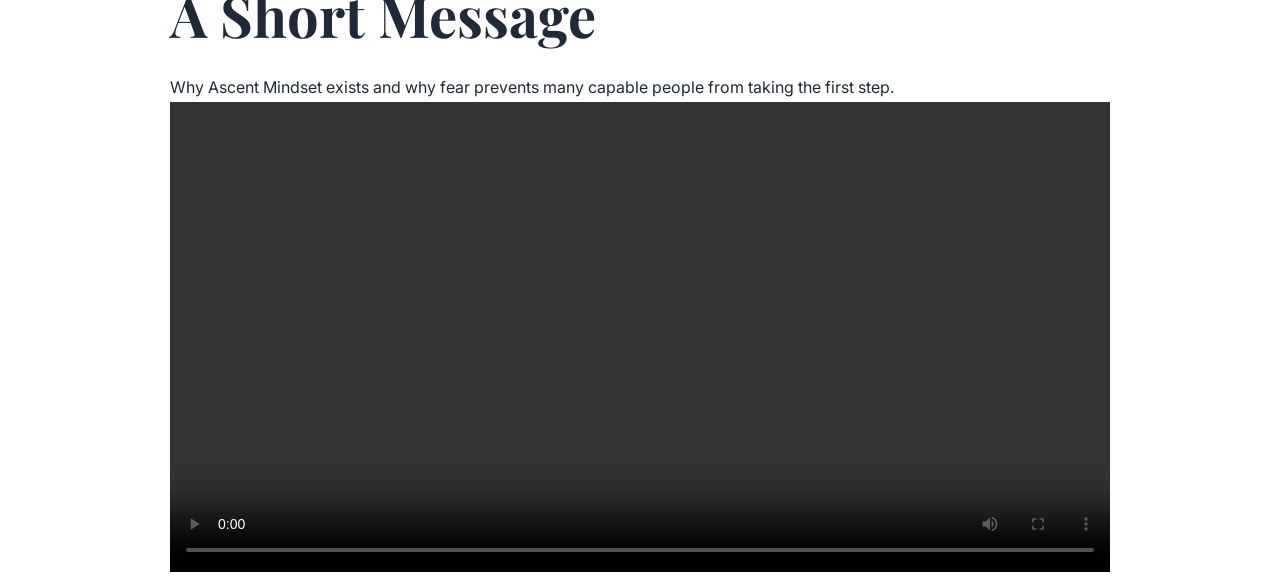
==== commit c5fd48da: "Added services.html and sevicre.css  menu" ====
--- a/index.html
+++ b/index.html
@@ -15,7 +15,7 @@
 
     <nav>
         <a href="index.html">Home</a>
-        <a href="#story">Story</a>
+        <a href="#story">Services</a>
         <a href="assets/video/Ascent_Mindset_Step1.mp4" target="_blank">Video</a>
         <a href="#register">Register</a>
     </nav>
--- a/style.css
+++ b/style.css
@@ -215,7 +215,6 @@
 }
 
 .navbar{
-      border:2px solid red;
     display:flex;
     justify-content:space-between;
     align-items:center;
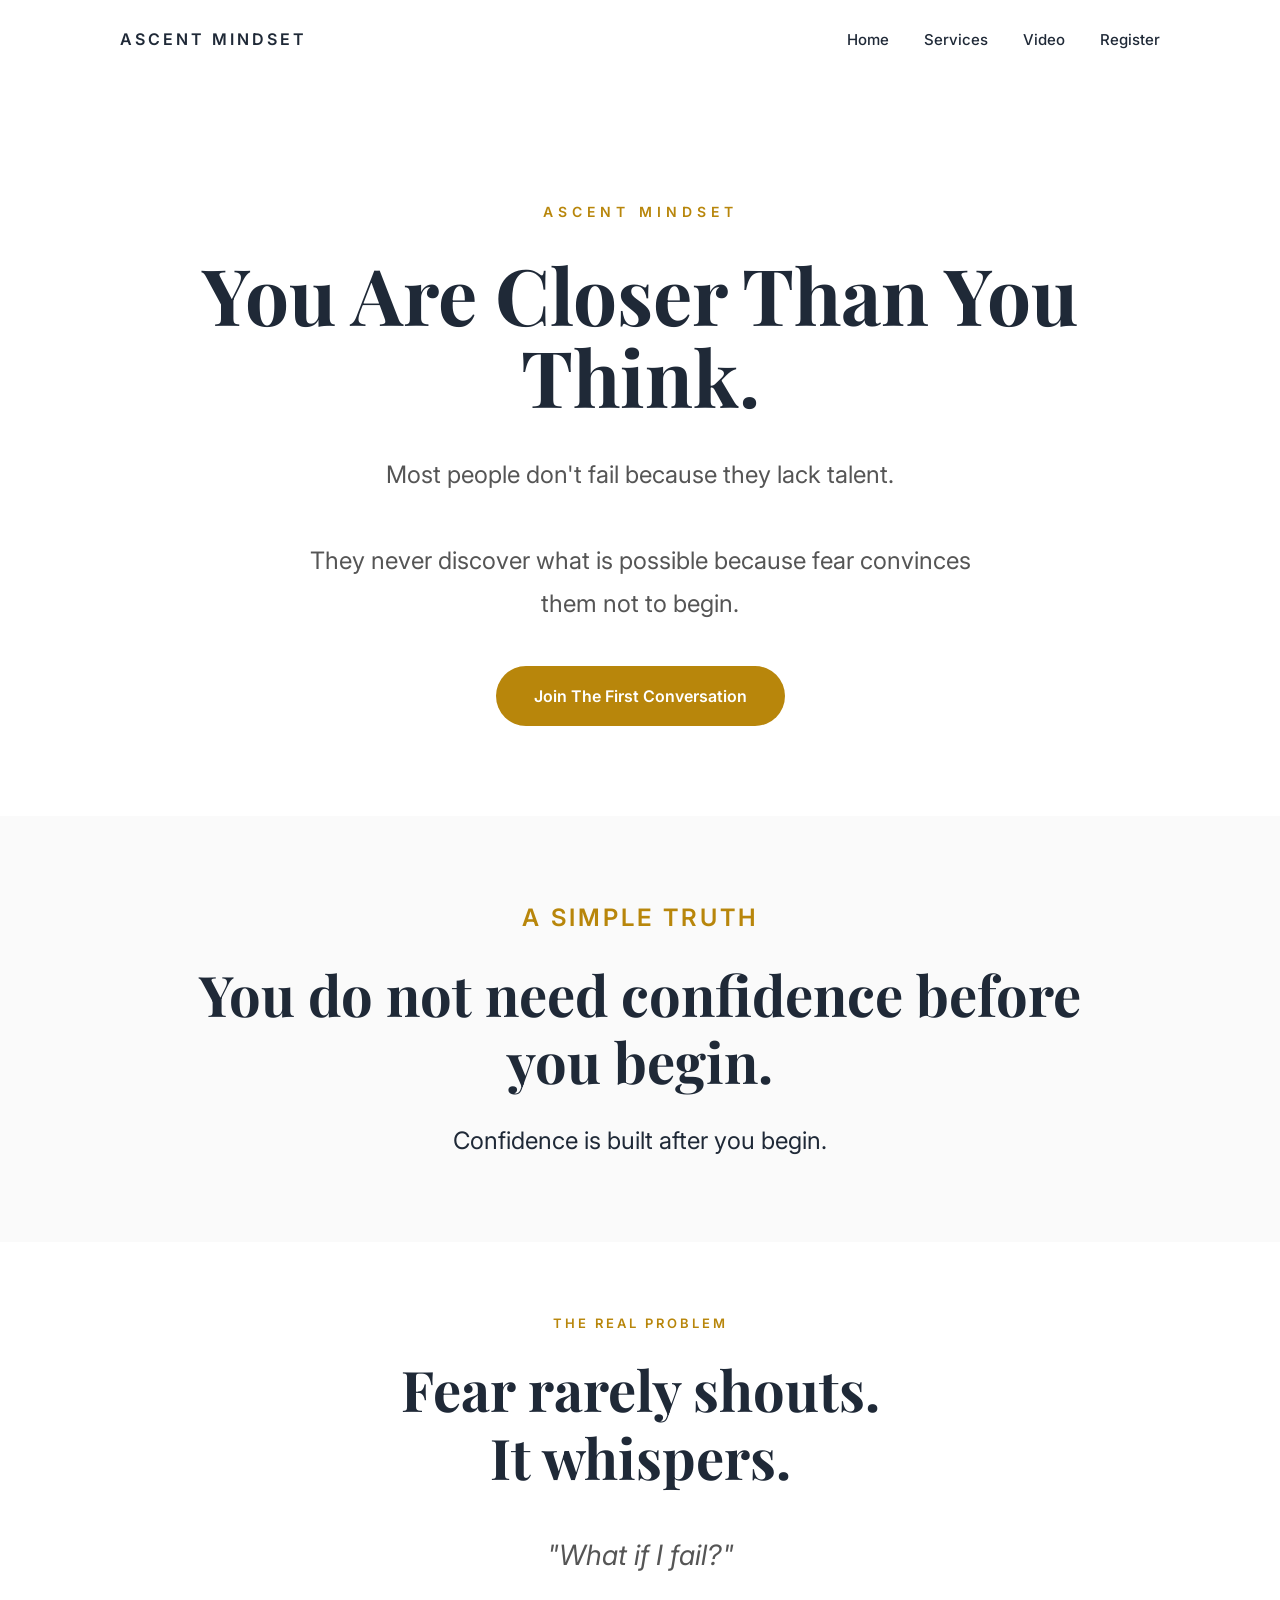
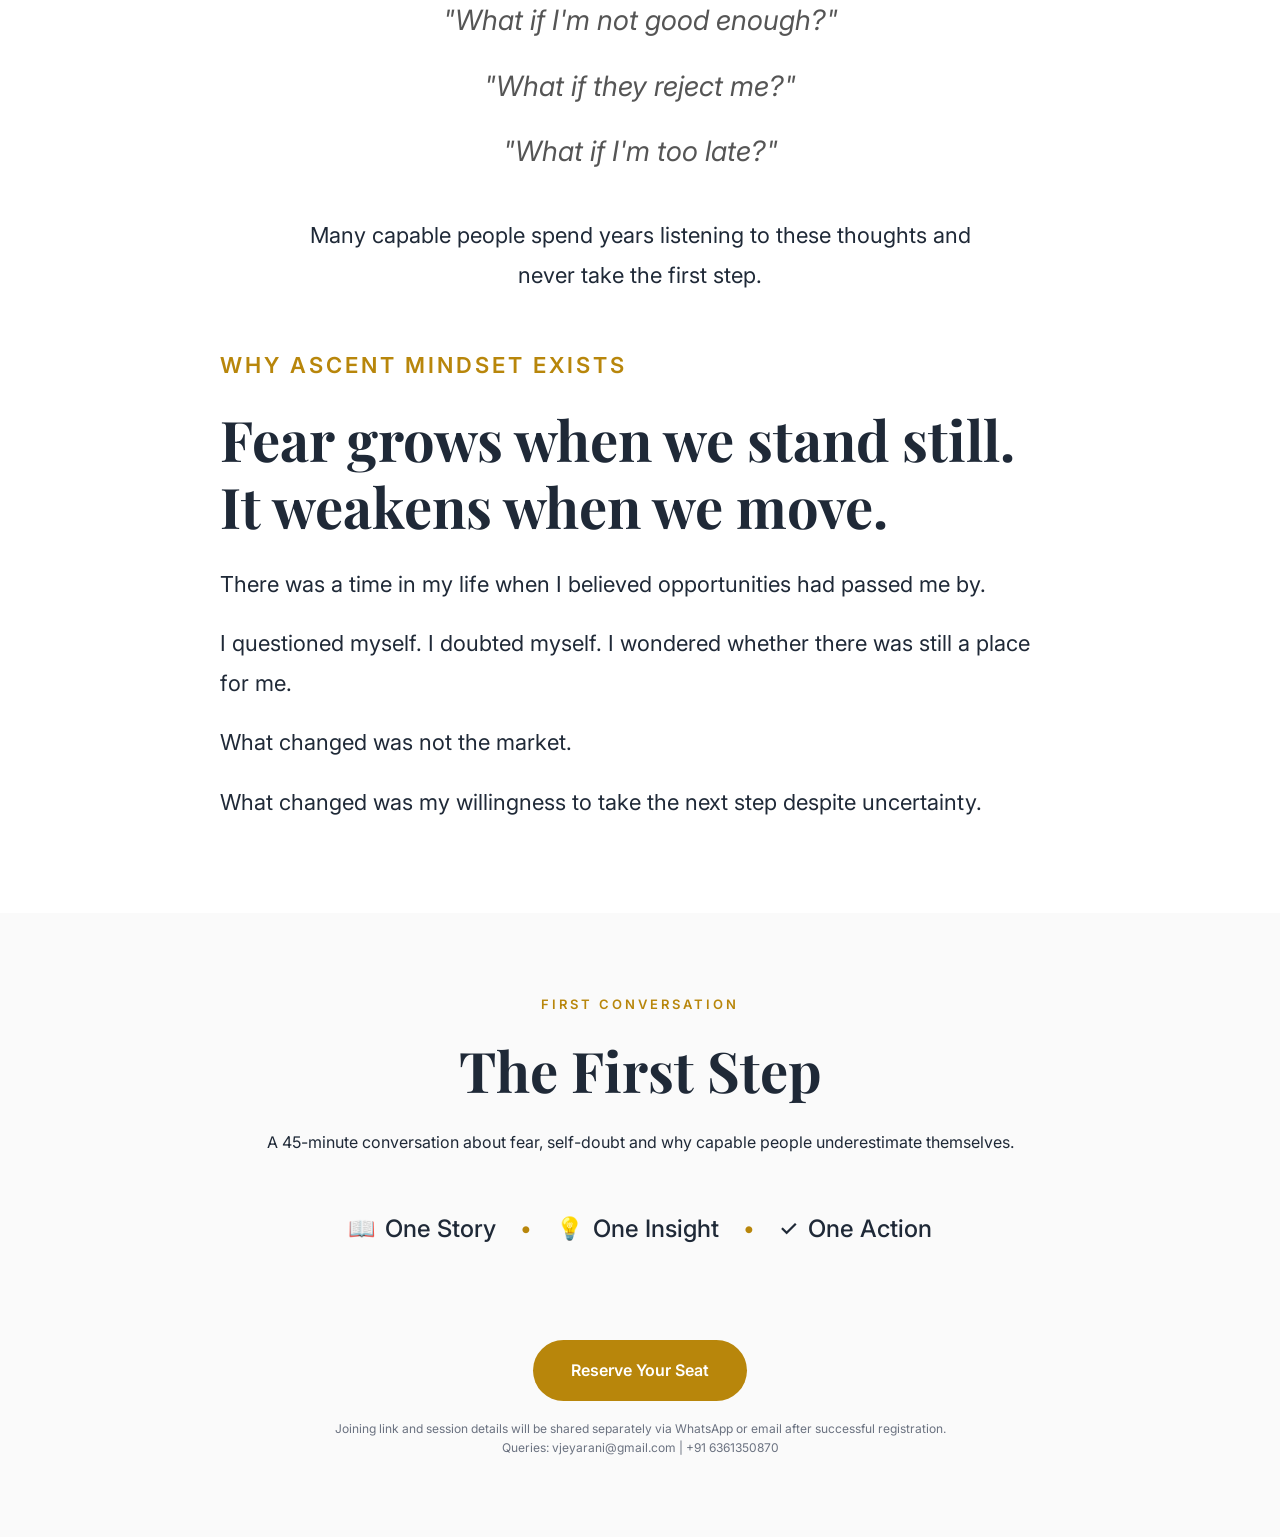
==== commit ca7c483f: "Added services.html and sevicre.css  menu" ====
--- a/index.html
+++ b/index.html
@@ -15,7 +15,7 @@
 
     <nav>
         <a href="index.html">Home</a>
-        <a href="#story">Services</a>
+        <a href="services.html">Services</a>
         <a href="assets/video/Ascent_Mindset_Step1.mp4" target="_blank">Video</a>
         <a href="#register">Register</a>
     </nav>
@@ -183,7 +183,7 @@
 
     </section>
 
-<section id="video">
+<!-- section id="video">
     <div class="container">
 
         <p class="label">WATCH BEFORE YOU REGISTER</p>
@@ -201,7 +201,7 @@
 
     </div>
 
-</section>
+</section  -->
 
 </body>
 </html>
